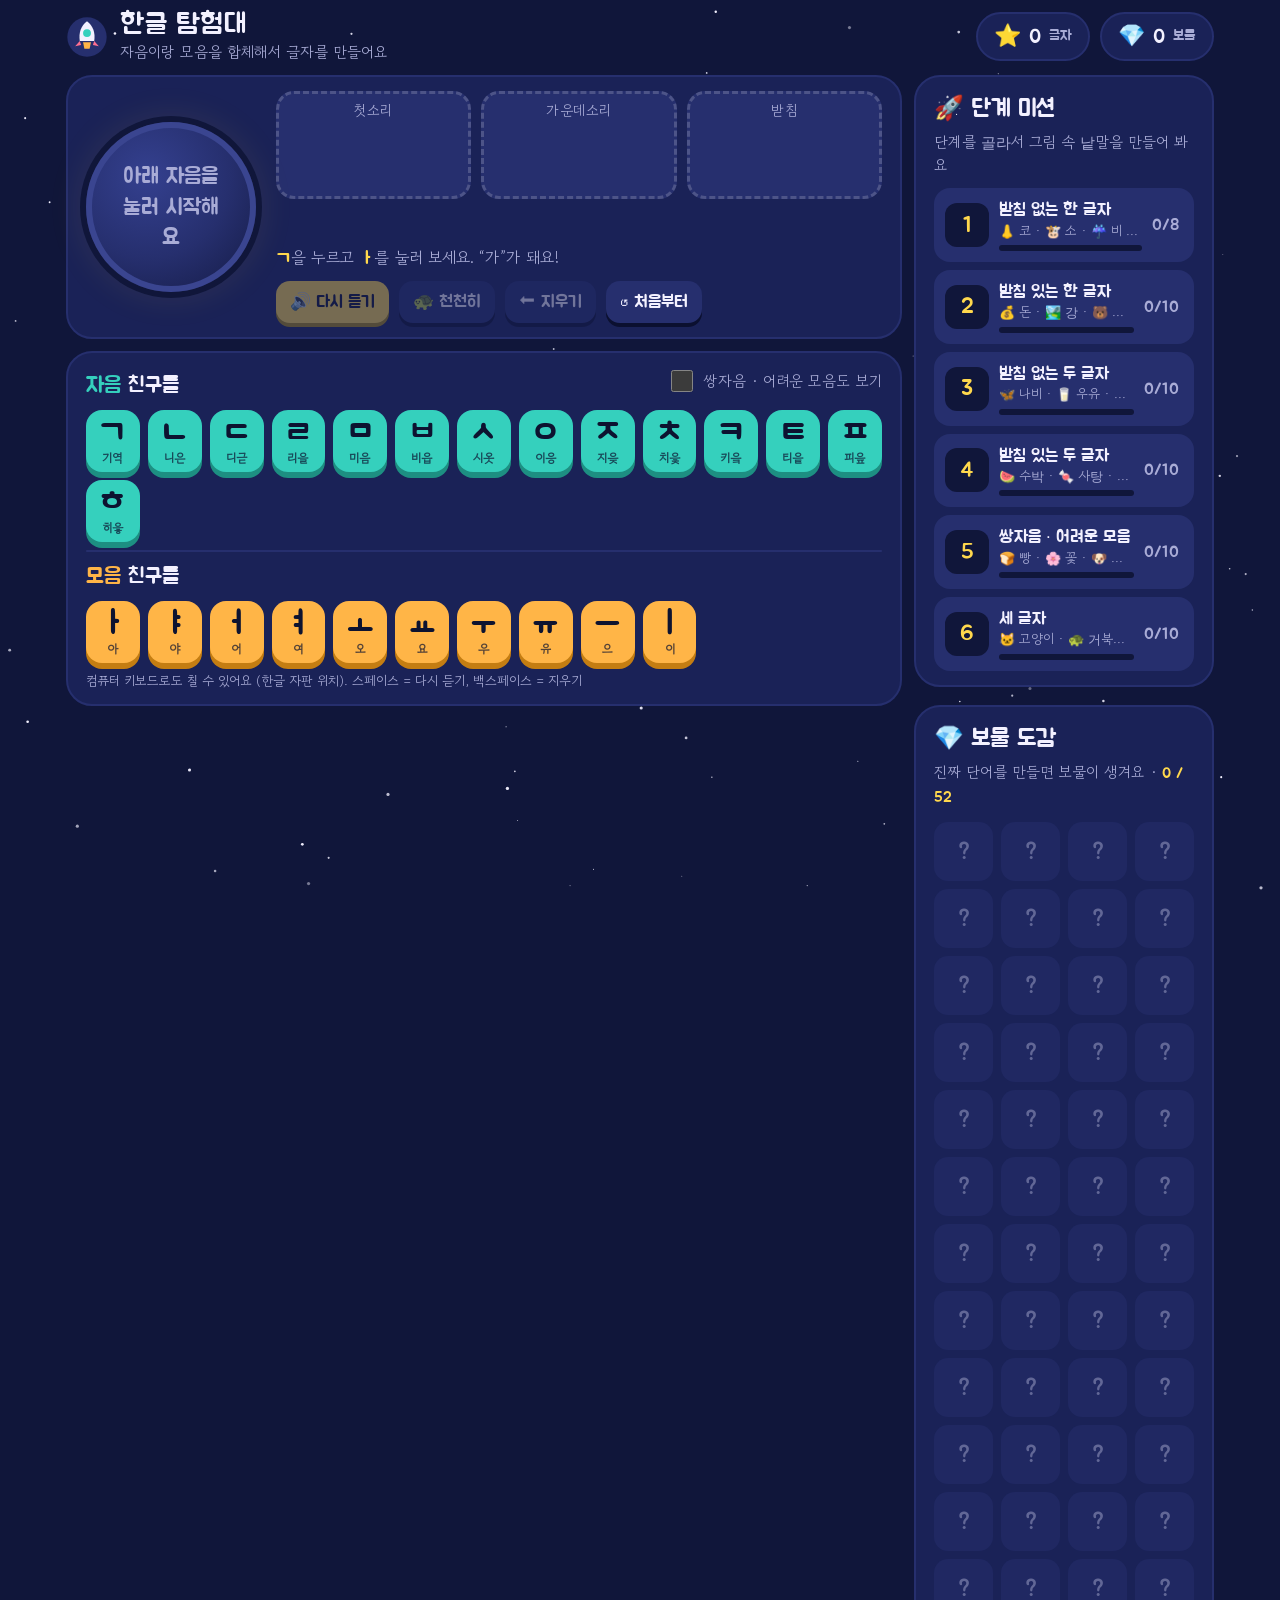
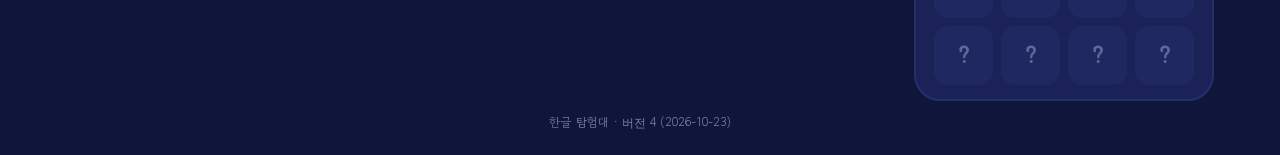
==== hangul-learning/index.html @ 7f01a7e2 "Add stage missions to 한글 탐험대 Replace the random one-syllable mission with six stages that a parent o" ====
<!doctype html>
<html lang="ko">
<head>
<meta charset="utf-8">
<meta name="viewport" content="width=device-width, initial-scale=1, viewport-fit=cover">
<title>한글 탐험대</title>
<meta name="claude:viewport-fit-sides" content="cover">
<meta name="theme-color" content="#10163a">
<meta name="apple-mobile-web-app-capable" content="yes">
<meta name="mobile-web-app-capable" content="yes">
<meta name="apple-mobile-web-app-status-bar-style" content="black-translucent">
<meta name="apple-mobile-web-app-title" content="한글 탐험대">
<link rel="manifest" href="manifest.webmanifest">
<link rel="apple-touch-icon" href="icon-180.png">
<link rel="icon" href="icon-192.png">
<style>
/* Fonts are embedded so the page works with no internet. Jua and Gowun Dodum, SIL Open Font License 1.1. */
@font-face { font-family: "Jua"; src: url([data-uri]) format("woff2"); font-display: swap; }
@font-face { font-family: "Gowun Dodum"; src: url([data-uri]) format("woff2"); font-display: swap; }
/* Layout: night-sky expedition. Left = letter workshop (slots → big syllable → keys), right = mission + treasure log. Stacks on phones. */
:root {
  color-scheme: dark;
  --sky: #10163a;          /* page ground */
  --sky-2: #1a2257;        /* raised panels */
  --sky-3: #262f6e;        /* inset wells */
  --ink: #f3f1ff;          /* main text */
  --ink-dim: #a9acd6;      /* secondary text */
  --cons: #35d0bd;         /* 자음 (consonants) */
  --cons-deep: #1d8f82;
  --vow: #ffb547;          /* 모음 (vowels) */
  --vow-deep: #c47d12;
  --fin: #ff6f91;          /* 받침 (final consonant) */
  --fin-deep: #b83a5c;
  --gold: #ffd84d;
  --on-key: #0d1330;
  --font-display: "Jua", "Apple SD Gothic Neo", "Malgun Gothic", "Noto Sans KR", sans-serif;
  --font-body: "Gowun Dodum", "Apple SD Gothic Neo", "Malgun Gothic", "Noto Sans KR", sans-serif;
  --r: 18px;
}
* { box-sizing: border-box; }
[hidden] { display: none !important; }
html, body { min-height: 100%; }
body {
  margin: 0;
  background: var(--sky);
  color: var(--ink);
  font-family: var(--font-body);
  font-size: 17px;
  line-height: 1.5;
  -webkit-tap-highlight-color: transparent;
}
#stars { position: fixed; inset: 0; width: 100%; height: 100%; z-index: 0; pointer-events: none; }
.wrap {
  position: relative; z-index: 1;
  max-width: 1180px; margin: 0 auto;
  padding-left: max(16px, env(safe-area-inset-left, 0px));
  padding-right: max(16px, env(safe-area-inset-right, 0px));
  padding-block: 18px 40px;
  display: flex; flex-direction: column; gap: 18px;
}
button { font: inherit; color: inherit; cursor: pointer; }
/* tablets: no double-tap zoom, no text selection or callout when kids tap fast */
button, .slot, .screen { touch-action: manipulation; -webkit-user-select: none; user-select: none; -webkit-touch-callout: none; }
button:focus-visible { outline: 3px solid var(--gold); outline-offset: 3px; }

/* header */
header { display: flex; align-items: center; justify-content: space-between; gap: 12px; flex-wrap: wrap; }
.brand { display: flex; align-items: center; gap: 12px; }
.brand svg { width: 52px; height: 52px; flex: none; }
.brand h1 { margin: 0; font-family: var(--font-display); font-weight: 400; font-size: 34px; line-height: 1.1; letter-spacing: .5px; }
.brand p { margin: 0; color: var(--ink-dim); font-size: 15px; }
.score { display: flex; gap: 10px; flex-wrap: wrap; }
.pill {
  display: flex; align-items: center; gap: 8px;
  background: var(--sky-2); border: 2px solid var(--sky-3);
  border-radius: 999px; padding: 6px 16px;
  font-family: var(--font-display); font-size: 20px;
  font-variant-numeric: tabular-nums;
}
.pill .ic { font-size: 22px; }

.layout { display: grid; grid-template-columns: minmax(0, 1fr) 340px; gap: 18px; align-items: start; }
@media (max-width: 900px) { .layout { grid-template-columns: minmax(0, 1fr); } }

.panel { background: var(--sky-2); border-radius: 26px; padding: 20px; border: 2px solid var(--sky-3); }

/* workshop */
.workshop { display: flex; flex-direction: column; gap: 18px; }
.stage { display: grid; grid-template-columns: auto 1fr; gap: 20px; align-items: center; }
@media (max-width: 620px) { .stage { grid-template-columns: 1fr; } }
.screen {
  position: relative;
  width: 210px; height: 210px; max-width: 100%;
  border-radius: 50%;
  background: radial-gradient(circle at 35% 30%, #34408f 0%, var(--sky-3) 55%, #161c48 100%);
  border: 6px solid #3a4590;
  box-shadow: 0 0 0 6px #10163a, 0 0 40px rgba(255, 216, 77, .12);
  display: grid; place-items: center;
  margin: 0 auto;
}
.screen button {
  all: unset; cursor: pointer;
  width: 100%; height: 100%; display: grid; place-items: center; border-radius: 50%;
}
.screen button:focus-visible { outline: 3px solid var(--gold); outline-offset: 6px; }
.big {
  font-family: var(--font-display);
  font-size: 128px; line-height: 1;
  color: var(--ink);
  text-shadow: 0 6px 0 rgba(0,0,0,.25);
}
.big.empty { font-size: 22px; color: var(--ink-dim); text-align: center; line-height: 1.4; padding: 0 30px; text-shadow: none; }
.big.pop { animation: pop .45s cubic-bezier(.2, 1.6, .4, 1); }
@keyframes pop { 0% { transform: scale(.4); } 100% { transform: scale(1); } }

.side-of-screen { display: flex; flex-direction: column; gap: 14px; min-width: 0; }
.slots { display: grid; grid-template-columns: repeat(3, minmax(0, 1fr)); gap: 10px; }
.slot {
  border-radius: var(--r); padding: 10px 6px 12px;
  background: var(--sky-3); border: 3px dashed rgba(255,255,255,.18);
  text-align: center; display: flex; flex-direction: column; align-items: center; gap: 2px;
  min-height: 112px; justify-content: space-between;
}
.slot .lab { font-size: 14px; color: var(--ink-dim); letter-spacing: .5px; }
.slot .jamo { font-family: var(--font-display); font-size: 48px; line-height: 1.1; min-height: 53px; }
.slot .nm { font-size: 14px; min-height: 21px; }
.slot.filled { border-style: solid; }
.slot.cho.filled { border-color: var(--cons); }
.slot.cho .jamo { color: var(--cons); }
.slot.jung.filled { border-color: var(--vow); }
.slot.jung .jamo { color: var(--vow); }
.slot.jong.filled { border-color: var(--fin); }
.slot.jong .jamo { color: var(--fin); }
.slot.next { animation: blink 1.4s ease-in-out infinite; }
@keyframes blink { 50% { border-color: rgba(255,255,255,.55); } }

.formula {
  font-family: var(--font-display); font-size: 24px; min-height: 36px;
  display: flex; flex-wrap: wrap; align-items: center; gap: 6px 8px;
}
.formula .c { color: var(--cons); } .formula .v { color: var(--vow); } .formula .f { color: var(--fin); }
.formula .op { color: var(--ink-dim); }
.guide { color: var(--ink-dim); font-size: 16px; min-height: 24px; margin: 0; }
.guide b { color: var(--gold); font-weight: 400; font-family: var(--font-display); font-size: 18px; }

.actions { display: flex; gap: 10px; flex-wrap: wrap; }
.btn {
  border: 0; border-radius: 14px; padding: 10px 18px;
  font-family: var(--font-display); font-size: 19px;
  background: var(--sky-3); color: var(--ink);
  box-shadow: 0 4px 0 #0b1030;
  display: inline-flex; align-items: center; gap: 8px;
  transition: transform .06s;
}
.btn:active { transform: translateY(3px); box-shadow: 0 1px 0 #0b1030; }
.btn.primary { background: var(--gold); color: var(--on-key); box-shadow: 0 4px 0 #a88a12; }
.btn.primary:active { box-shadow: 0 1px 0 #a88a12; }
.btn:disabled { opacity: .4; cursor: default; }

/* keyboard */
.keys-head { display: flex; align-items: baseline; justify-content: space-between; gap: 10px; flex-wrap: wrap; }
.keys-head h2 { margin: 0; font-family: var(--font-display); font-weight: 400; font-size: 22px; }
.keys-head h2 .c { color: var(--cons); } .keys-head h2 .v { color: var(--vow); }
.toggle { display: inline-flex; align-items: center; gap: 8px; font-size: 15px; color: var(--ink-dim); cursor: pointer; user-select: none; }
.toggle input { width: 22px; height: 22px; accent-color: var(--gold); cursor: pointer; }
.keygroup { display: flex; flex-direction: column; gap: 10px; }
.keygrid { display: grid; grid-template-columns: repeat(auto-fill, minmax(62px, 1fr)); gap: 10px; }
.key {
  border: 0; border-radius: 16px;
  min-height: 70px; padding: 4px 0 6px;
  font-family: var(--font-display); font-size: 36px; line-height: 1;
  display: flex; flex-direction: column; align-items: center; justify-content: center; gap: 4px;
  color: var(--on-key);
  transition: transform .06s, box-shadow .06s;
}
.key small { font-family: var(--font-body); font-size: 12px; font-weight: 700; opacity: .7; }
.key.cons { background: var(--cons); box-shadow: 0 6px 0 var(--cons-deep); }
.key.vow { background: var(--vow); box-shadow: 0 6px 0 var(--vow-deep); }
.key.cons.as-fin { background: var(--fin); box-shadow: 0 6px 0 var(--fin-deep); }
.key:active, .key.hit { transform: translateY(5px); box-shadow: 0 1px 0 rgba(0,0,0,.4); }
.key.extra { outline: 2px dashed rgba(13,19,48,.35); outline-offset: -6px; }
.key.no-fin { opacity: .45; }
.sep { height: 2px; background: var(--sky-3); border-radius: 2px; }
.kbd-tip { font-size: 13px; color: var(--ink-dim); margin: 0; }
@media (hover: none) { .kbd-tip { display: none; } }
.preview { background: var(--vow); color: var(--on-key); font-size: 17px; line-height: 1.6; }
.preview b { font-family: var(--font-display); font-weight: 400; font-size: 20px; }

/* side column */
.side { display: flex; flex-direction: column; gap: 18px; }
.side h2 { margin: 0 0 4px; font-family: var(--font-display); font-weight: 400; font-size: 24px; }
.side .sub { margin: 0 0 12px; color: var(--ink-dim); font-size: 15px; }
.mission-card {
  display: grid; grid-template-columns: auto 1fr; gap: 14px; align-items: center;
  background: var(--sky-3); border-radius: var(--r); padding: 14px;
}
.mission-emoji { font-size: 64px; line-height: 1; width: 84px; height: 84px; display: grid; place-items: center; background: var(--sky); border-radius: 50%; }
.mission-text { font-family: var(--font-display); font-size: 20px; line-height: 1.3; }
.mission-hint { display: flex; gap: 6px; margin-top: 8px; }
.hbox {
  width: 42px; height: 42px; border-radius: 10px; background: var(--sky);
  display: grid; place-items: center; font-family: var(--font-display); font-size: 26px; color: var(--ink-dim);
}
.hbox.c { color: var(--cons); } .hbox.v { color: var(--vow); } .hbox.f { color: var(--fin); }
.mission-actions { display: flex; gap: 8px; margin-top: 12px; flex-wrap: wrap; }
.mission-actions .btn { font-size: 17px; padding: 8px 14px; }

/* mission track: target word above the workshop */
.track {
  grid-column: 1 / -1;
  display: grid; grid-template-columns: auto minmax(0, 1fr) auto; gap: 14px; align-items: center;
  background: var(--sky-3); border-radius: var(--r); padding: 12px 14px;
}
.track-emoji { font-size: 54px; line-height: 1; width: 76px; height: 76px; display: grid; place-items: center; background: var(--sky); border-radius: 50%; }
.track-top { display: flex; gap: 10px; align-items: baseline; flex-wrap: wrap; margin-bottom: 6px; }
.track-stage { font-family: var(--font-display); color: var(--gold); font-size: 18px; }
.track-count { color: var(--ink-dim); font-size: 15px; font-variant-numeric: tabular-nums; }
.track-boxes { display: flex; gap: 8px; flex-wrap: wrap; }
.tbox {
  width: 62px; height: 62px; border-radius: 14px; background: var(--sky);
  display: grid; place-items: center;
  font-family: var(--font-display); font-size: 38px; line-height: 1; color: var(--ink-dim);
  border: 3px solid transparent;
}
.tbox.done { background: var(--cons); color: var(--on-key); animation: pop .4s cubic-bezier(.2, 1.6, .4, 1); }
.tbox.cur { border: 3px dashed var(--gold); animation: blink 1.4s ease-in-out infinite; }
.tbox .ghost { opacity: .45; }
.tbox .parts { font-size: 18px; display: flex; gap: 2px; }
.tbox .parts .c { color: var(--cons); } .tbox .parts .v { color: var(--vow); } .tbox .parts .f { color: var(--fin); }
.track-actions { display: flex; gap: 8px; flex-wrap: wrap; justify-content: flex-end; }
.track-actions .btn { font-size: 16px; padding: 8px 12px; }
@media (max-width: 620px) {
  .track { grid-template-columns: auto minmax(0, 1fr); }
  .track-actions { grid-column: 1 / -1; justify-content: flex-start; }
}

/* stage picker */
.stages { display: flex; flex-direction: column; gap: 8px; }
.stg {
  display: grid; grid-template-columns: 44px minmax(0, 1fr) auto; gap: 10px; align-items: center;
  width: 100%; text-align: left; border: 3px solid transparent; border-radius: 16px;
  background: var(--sky-3); padding: 8px 12px 8px 8px;
}
.stg.on { border-color: var(--gold); }
.stg-num {
  width: 44px; height: 44px; border-radius: 12px; background: var(--sky);
  display: grid; place-items: center; font-family: var(--font-display); font-size: 22px; color: var(--gold);
}
.stg.done .stg-num { background: var(--gold); color: var(--on-key); }
.stg-title { font-family: var(--font-display); font-size: 17px; line-height: 1.25; display: block; }
.stg-ex { font-size: 13px; color: var(--ink-dim); display: block; white-space: nowrap; overflow: hidden; text-overflow: ellipsis; }
.stg-bar { display: block; height: 6px; border-radius: 3px; background: var(--sky); margin-top: 5px; overflow: hidden; }
.stg-bar i { display: block; height: 100%; background: var(--cons); border-radius: 3px; }
.stg-score { font-family: var(--font-display); font-size: 16px; color: var(--ink-dim); font-variant-numeric: tabular-nums; }
.version { text-align: center; color: var(--ink-dim); font-size: 12px; opacity: .7; margin: 0; }

.log-count { font-family: var(--font-display); color: var(--gold); }
.treasures { display: grid; grid-template-columns: repeat(auto-fill, minmax(58px, 1fr)); gap: 8px; }
.tr {
  aspect-ratio: 1; max-width: 100%; border-radius: 14px; background: var(--sky-3);
  display: flex; flex-direction: column; align-items: center; justify-content: center; gap: 0;
  font-size: 26px; line-height: 1.1; border: 0; padding: 0;
}
.tr span { font-family: var(--font-display); font-size: 15px; }
.tr.locked { color: var(--ink-dim); font-family: var(--font-display); font-size: 22px; opacity: .5; cursor: default; }

/* celebration */
.cele {
  position: fixed; inset: 0; z-index: 20;
  display: grid; place-items: center;
  background: rgba(8, 11, 32, .72);
  padding: 20px;
}
.cele-card {
  background: var(--sky-2); border: 3px solid var(--gold); border-radius: 30px;
  padding: 26px 34px; text-align: center; max-width: 360px; width: 100%;
  animation: rise .5s cubic-bezier(.2, 1.4, .4, 1);
}
@keyframes rise { from { transform: translateY(40px) scale(.8); opacity: 0; } }
.cele-tag { font-family: var(--font-display); color: var(--gold); font-size: 22px; }
.cele-emoji { font-size: 96px; line-height: 1.15; }
.cele-word { font-family: var(--font-display); font-size: 64px; line-height: 1.1; }
.cele-msg { color: var(--ink-dim); margin: 6px 0 16px; }
.spark { position: fixed; z-index: 30; pointer-events: none; font-size: 22px; animation: fly 1s ease-out forwards; }
@keyframes fly { to { transform: translate(var(--dx), var(--dy)) rotate(240deg); opacity: 0; } }

.notice { background: var(--fin-deep); color: var(--ink); border-radius: 14px; padding: 10px 14px; font-size: 15px; }

@media (max-width: 480px) {
  .brand h1 { font-size: 28px; }
  .big { font-size: 110px; }
  .screen { width: 180px; height: 180px; }
  .key { font-size: 32px; min-height: 64px; }
  .keygrid { grid-template-columns: repeat(auto-fill, minmax(54px, 1fr)); gap: 8px; }
}
/* landscape tablets: shrink the stage so both key rows fit on one screen */
@media (min-width: 901px) and (max-height: 900px) {
  .wrap { padding-block: 10px 24px; gap: 12px; }
  .brand svg { width: 42px; height: 42px; }
  .brand h1 { font-size: 28px; }
  .panel { padding: 14px 18px; }
  .layout, .workshop { gap: 12px; }
  .screen { width: 170px; height: 170px; }
  .big { font-size: 104px; }
  .slot { min-height: 92px; padding: 6px 4px 8px; }
  .slot .jamo { font-size: 38px; min-height: 42px; }
  .side-of-screen { gap: 8px; }
  .formula { font-size: 21px; min-height: 30px; }
  .btn { padding: 8px 14px; font-size: 17px; }
  .keygroup { gap: 8px; }
  .key { min-height: 62px; font-size: 32px; }
  .layout { grid-template-columns: minmax(0, 1fr) 300px; }
  .keygrid { grid-template-columns: repeat(auto-fill, minmax(52px, 1fr)); gap: 8px; }
}
@media (prefers-reduced-motion: reduce) {
  *, *::before, *::after { animation: none !important; transition: none !important; }
}
</style>
</head>
<body>
<canvas id="stars" aria-hidden="true"></canvas>
<div class="wrap">
  <div id="previewNotice" class="notice preview">
    <b>지금은 “미리보기” 화면이라 눌러도 동작하지 않아요.</b><br>
    파일 앱·카카오톡·드라이브의 미리보기는 프로그램을 실행하지 않아요. 사파리나 크롬 같은 인터넷 브라우저에서 열어 주세요.
    아이패드라면 인터넷 주소로 연 다음 공유 버튼 → “홈 화면에 추가”를 누르면 앱처럼 쓸 수 있어요.
  </div>
  <header>
    <div class="brand">
      <svg viewBox="0 0 64 64" aria-hidden="true">
        <circle cx="32" cy="32" r="30" fill="#262f6e"/>
        <path d="M32 8c9 7 13 17 11 30H21C19 25 23 15 32 8z" fill="#f3f1ff"/>
        <circle cx="32" cy="26" r="6" fill="#35d0bd"/>
        <path d="M21 38l-7 8 9-2zM43 38l7 8-9-2z" fill="#ff6f91"/>
        <path d="M26 40h12l-2 10h-8z" fill="#ffb547"/>
      </svg>
      <div>
        <h1>한글 탐험대</h1>
        <p>자음이랑 모음을 합체해서 글자를 만들어요</p>
      </div>
    </div>
    <div class="score">
      <div class="pill" title="지금까지 만든 서로 다른 글자 수"><span class="ic">⭐</span><span id="starCount">0</span><small style="font-size:14px;color:var(--ink-dim)">글자</small></div>
      <div class="pill" title="찾은 보물 단어 수"><span class="ic">💎</span><span id="gemCount">0</span><small style="font-size:14px;color:var(--ink-dim)">보물</small></div>
    </div>
  </header>

  <div id="voiceNotice" class="notice" hidden>이 컴퓨터에서 한국어 목소리를 찾지 못했어요. 윈도우는 설정 → 시간 및 언어 → 언어에서 한국어를 추가하고 “음성”을 켜 주세요.</div>

  <div class="layout">
    <main class="workshop">
      <section class="panel stage" aria-label="글자 만들기">
        <div class="track" id="track" hidden>
          <div class="track-emoji" id="tEmoji"></div>
          <div>
            <div class="track-top"><span class="track-stage" id="tStage"></span><span class="track-count" id="tCount"></span></div>
            <div class="track-boxes" id="tBoxes"></div>
          </div>
          <div class="track-actions">
            <button class="btn" id="hintBtn" type="button">💡 힌트</button>
            <button class="btn" id="mSayBtn" type="button">🔊 들어 보기</button>
            <button class="btn" id="quitBtn" type="button">✕ 그만</button>
          </div>
        </div>
        <div class="screen">
          <button id="screenBtn" type="button" aria-label="글자 소리 다시 듣기">
            <div id="big" class="big empty">아래 자음을 눌러 시작해요</div>
          </button>
        </div>
        <div class="side-of-screen">
          <div class="slots">
            <div class="slot cho" id="slotCho"><span class="lab">첫소리</span><span class="jamo"></span><span class="nm"></span></div>
            <div class="slot jung" id="slotJung"><span class="lab">가운데소리</span><span class="jamo"></span><span class="nm"></span></div>
            <div class="slot jong" id="slotJong"><span class="lab">받침</span><span class="jamo"></span><span class="nm"></span></div>
          </div>
          <div class="formula" id="formula" aria-live="polite"></div>
          <p class="guide" id="guide"></p>
          <div class="actions">
            <button class="btn primary" id="sayBtn" type="button">🔊 다시 듣기</button>
            <button class="btn" id="slowBtn" type="button">🐢 천천히</button>
            <button class="btn" id="backBtn" type="button">⬅ 지우기</button>
            <button class="btn" id="resetBtn" type="button">↺ 처음부터</button>
          </div>
        </div>
      </section>

      <section class="panel keygroup" aria-label="글자 단추">
        <div class="keys-head">
          <h2><span class="c">자음</span> 친구들</h2>
          <label class="toggle"><input type="checkbox" id="moreToggle"> 쌍자음 · 어려운 모음도 보기</label>
        </div>
        <div class="keygrid" id="consKeys"></div>
        <div class="sep"></div>
        <div class="keys-head"><h2><span class="v">모음</span> 친구들</h2></div>
        <div class="keygrid" id="vowKeys"></div>
        <p class="kbd-tip">컴퓨터 키보드로도 칠 수 있어요 (한글 자판 위치). 스페이스 = 다시 듣기, 백스페이스 = 지우기</p>
      </section>
    </main>

    <aside class="side">
      <section class="panel" aria-label="단계 미션">
        <h2>🚀 단계 미션</h2>
        <p class="sub">단계를 골라서 그림 속 낱말을 만들어 봐요</p>
        <div class="stages" id="stages"></div>
      </section>

      <section class="panel" aria-label="보물 단어 도감">
        <h2>💎 보물 도감</h2>
        <p class="sub">진짜 단어를 만들면 보물이 생겨요 · <span class="log-count" id="logCount"></span></p>
        <div class="treasures" id="treasures"></div>
      </section>
    </aside>
  </div>
  <p class="version">한글 탐험대 · 버전 4 (2026-10-23)</p>
</div>

<div class="cele" id="cele" hidden>
  <div class="cele-card" role="dialog" aria-modal="true" aria-labelledby="celeWord">
    <div class="cele-tag" id="celeTag">보물 발견!</div>
    <div class="cele-emoji" id="celeEmoji"></div>
    <div class="cele-word" id="celeWord"></div>
    <p class="cele-msg" id="celeMsg"></p>
    <button class="btn primary" id="celeClose" type="button">계속 탐험하기</button>
  </div>
</div>

<script>
(() => {
  // ---------- 한글 data ----------
  const CHO = [...'ㄱㄲㄴㄷㄸㄹㅁㅂㅃㅅㅆㅇㅈㅉㅊㅋㅌㅍㅎ'];
  const JUNG = [...'ㅏㅐㅑㅒㅓㅔㅕㅖㅗㅘㅙㅚㅛㅜㅝㅞㅟㅠㅡㅢㅣ'];
  const JONG = ['', ...'ㄱㄲㄳㄴㄵㄶㄷㄹㄺㄻㄼㄽㄾㄿㅀㅁㅂㅄㅅㅆㅇㅈㅊㅋㅌㅍㅎ'];
  const BASIC_CONS = [...'ㄱㄴㄷㄹㅁㅂㅅㅇㅈㅊㅋㅌㅍㅎ'];
  const DOUBLE_CONS = [...'ㄲㄸㅃㅆㅉ'];
  const BASIC_VOW = [...'ㅏㅑㅓㅕㅗㅛㅜㅠㅡㅣ'];
  const MORE_VOW = [...'ㅐㅒㅔㅖㅘㅙㅚㅝㅞㅟㅢ'];
  const NAME = {
    'ㄱ':'기역','ㄴ':'니은','ㄷ':'디귿','ㄹ':'리을','ㅁ':'미음','ㅂ':'비읍','ㅅ':'시옷','ㅇ':'이응',
    'ㅈ':'지읒','ㅊ':'치읓','ㅋ':'키읔','ㅌ':'티읕','ㅍ':'피읖','ㅎ':'히읗',
    'ㄲ':'쌍기역','ㄸ':'쌍디귿','ㅃ':'쌍비읍','ㅆ':'쌍시옷','ㅉ':'쌍지읒',
    'ㅏ':'아','ㅐ':'애','ㅑ':'야','ㅒ':'얘','ㅓ':'어','ㅔ':'에','ㅕ':'여','ㅖ':'예','ㅗ':'오','ㅘ':'와',
    'ㅙ':'왜','ㅚ':'외','ㅛ':'요','ㅜ':'우','ㅝ':'워','ㅞ':'웨','ㅟ':'위','ㅠ':'유','ㅡ':'으','ㅢ':'의','ㅣ':'이'
  };
  // One-syllable real words a 6–7 year old knows.
  const TREASURES = [
    ['곰','🐻'],['개','🐶'],['소','🐮'],['말','🐴'],['연','🪁'],['새','🐦'],['게','🦀'],['뱀','🐍'],
    ['쥐','🐭'],['양','🐑'],['별','⭐'],['달','🌙'],['해','☀️'],['비','☔'],['눈','⛄'],['꽃','🌸'],
    ['산','⛰️'],['물','💧'],['불','🔥'],['집','🏠'],['문','🚪'],['차','🚗'],['배','🚢'],['공','⚽'],
    ['책','📚'],['빵','🍞'],['밥','🍚'],['꿀','🍯'],['귤','🍊'],['떡','🍡'],['옷','👕'],['손','✋'],
    ['발','🦶'],['코','👃'],['귀','👂'],['입','👄'],['이','🦷'],['똥','💩'],['춤','💃'],['북','🥁'],
    ['종','🔔'],['컵','🥤'],['돈','💰'],['잠','😴'],['왕','👑'],['성','🏰'],['탑','🗼'],['풀','🌿'],
    ['숲','🌳'],['활','🏹'],['굴','🦪'],['혀','👅']
  ];
  const TREASURE_MAP = Object.fromEntries(TREASURES);
  // Stage missions, easiest first. Each word is typed one syllable at a time.
  const STAGES = [
    { title: '받침 없는 한 글자', words: [['코','👃'],['소','🐮'],['비','☔'],['차','🚗'],['이','🦷'],['오','5️⃣'],['사','4️⃣'],['구','9️⃣']] },
    { title: '받침 있는 한 글자', words: [['돈','💰'],['강','🏞️'],['곰','🐻'],['별','⭐'],['달','🌙'],['눈','⛄'],['산','⛰️'],['물','💧'],['집','🏠'],['책','📚']] },
    { title: '받침 없는 두 글자', words: [['나비','🦋'],['우유','🥛'],['오리','🦆'],['사자','🦁'],['여우','🦊'],['포도','🍇'],['바지','👖'],['모자','🧢'],['기차','🚂'],['하마','🦛']] },
    { title: '받침 있는 두 글자', words: [['수박','🍉'],['사탕','🍬'],['가방','🎒'],['연필','✏️'],['우산','☂️'],['공룡','🦖'],['물건','📦'],['장갑','🧤'],['사람','🧑'],['하늘','🌤️']] },
    { title: '쌍자음 · 어려운 모음', words: [['빵','🍞'],['꽃','🌸'],['개','🐶'],['토끼','🐰'],['사과','🍎'],['의자','🪑'],['과자','🍪'],['시계','⌚'],['돼지','🐷'],['새우','🦐']] },
    { title: '세 글자', words: [['고양이','🐱'],['거북이','🐢'],['바나나','🍌'],['피아노','🎹'],['도토리','🌰'],['자동차','🚗'],['무지개','🌈'],['비행기','✈️'],['코끼리','🐘'],['원숭이','🐒']] }
  ];
  const KEYMAP = {
    r:'ㄱ',s:'ㄴ',e:'ㄷ',f:'ㄹ',a:'ㅁ',q:'ㅂ',t:'ㅅ',d:'ㅇ',w:'ㅈ',c:'ㅊ',z:'ㅋ',x:'ㅌ',v:'ㅍ',g:'ㅎ',
    R:'ㄲ',E:'ㄸ',Q:'ㅃ',T:'ㅆ',W:'ㅉ',
    k:'ㅏ',o:'ㅐ',i:'ㅑ',O:'ㅒ',j:'ㅓ',p:'ㅔ',u:'ㅕ',P:'ㅖ',h:'ㅗ',y:'ㅛ',n:'ㅜ',b:'ㅠ',m:'ㅡ',l:'ㅣ'
  };
  const isVowel = ch => JUNG.includes(ch);
  const canBeFinal = ch => JONG.includes(ch);
  const compose = (c, v, j) =>
    String.fromCharCode(0xAC00 + (CHO.indexOf(c) * 21 + JUNG.indexOf(v)) * 28 + (j ? JONG.indexOf(j) : 0));
  const decompose = syl => {
    const n = syl.charCodeAt(0) - 0xAC00;
    return { cho: CHO[Math.floor(n / 588)], jung: JUNG[Math.floor((n % 588) / 28)], jong: JONG[n % 28] || null };
  };

  // ---------- saved progress (per browser, optional) ----------
  const store = {
    get(k, d) { try { const v = localStorage.getItem('hangul.' + k); return v ? JSON.parse(v) : d; } catch { return d; } },
    set(k, v) { try { localStorage.setItem('hangul.' + k, JSON.stringify(v)); } catch {} }
  };
  const made = new Set(store.get('made', []));
  const found = new Set(store.get('found', []));
  let showMore = store.get('more', false);
  const cleared = new Set(store.get('cleared', []));

  // ---------- voice ----------
  const synth = window.speechSynthesis;
  let koVoice = null;
  function pickVoice() {
    if (!synth) return;
    const vs = synth.getVoices();
    // voices built into the computer work offline; online ones (e.g. Chrome's Google voice) do not
    const ko = vs.filter(v => /^ko/i.test(v.lang));
    koVoice = ko.find(v => v.localService) || ko[0] || null;
  }
  if (synth) {
    pickVoice();
    synth.addEventListener?.('voiceschanged', pickVoice);
    setTimeout(() => { pickVoice(); if (!koVoice) $('voiceNotice').hidden = false; }, 1800);
  }
  function say(texts, { rate = 0.85 } = {}) {
    if (!synth) { $('voiceNotice').hidden = false; return; }
    if (synth.speaking || synth.pending) synth.cancel();
    [].concat(texts).forEach(t => {
      const u = new SpeechSynthesisUtterance(t);
      u.lang = 'ko-KR'; u.rate = rate; u.pitch = 1.1;
      if (koVoice) u.voice = koVoice;
      synth.speak(u);
    });
  }

  // ---------- little sound effects ----------
  let actx = null;
  function blip(freq, dur = 0.09, type = 'triangle', when = 0) {
    try {
      actx = actx || new (window.AudioContext || window.webkitAudioContext)();
      const t = actx.currentTime + when;
      const o = actx.createOscillator(), g = actx.createGain();
      o.type = type; o.frequency.setValueAtTime(freq, t);
      g.gain.setValueAtTime(0.0001, t);
      g.gain.exponentialRampToValueAtTime(0.12, t + 0.01);
      g.gain.exponentialRampToValueAtTime(0.0001, t + dur);
      o.connect(g).connect(actx.destination);
      o.start(t); o.stop(t + dur + 0.02);
    } catch {}
  }
  const chime = () => [660, 880, 1175].forEach((f, i) => blip(f, 0.18, 'sine', i * 0.09));
  const fanfare = () => [523, 659, 784, 1047, 1319].forEach((f, i) => blip(f, 0.22, 'square', i * 0.1));

  // ---------- state ----------
  const st = { cho: null, jung: null, jong: null };
  let lastSyllable = null;
  let mission = null, hintLevel = 0;   // mission = { stage, index, locked: [syllables done] }
  let pendingClear = null;            // short pause before the builder empties after a syllable locks in

  const $ = id => document.getElementById(id);

  function current() { return st.cho && st.jung ? compose(st.cho, st.jung, st.jong) : null; }

  function pressConsonant(ch) {
    blip(330);
    if (!st.cho || (st.cho && !st.jung)) {
      Object.assign(st, { cho: ch, jung: null, jong: null });
      say(NAME[ch]);
      render(`<b>${ch}</b>은 “${NAME[ch]}”이에요. 이제 <b>모음</b>을 눌러 봐요!`);
    } else if (!st.jong && canBeFinal(ch)) {
      st.jong = ch;
      finish(`<b>${ch}</b>이 받침으로 쏙! 아래에 붙었어요.`);
    } else if (!st.jong) {
      // ㄸ ㅃ ㅉ never sit at the bottom of a syllable
      Object.assign(st, { cho: ch, jung: null, jong: null });
      say(NAME[ch]);
      render(`<b>${ch}</b>은 받침이 될 수 없어요. 새 글자를 시작할게요!`);
    } else {
      Object.assign(st, { cho: ch, jung: null, jong: null });
      say(NAME[ch]);
      render(`새 글자 시작! <b>${ch}</b>은 “${NAME[ch]}”이에요.`);
    }
  }

  function pressVowel(v) {
    blip(520);
    if (!st.cho || st.jong) {
      Object.assign(st, { cho: 'ㅇ', jung: v, jong: null });
      finish(`모음만 쓸 때는 앞에 <b>ㅇ</b>을 붙여요. ㅇ은 여기서 소리가 없어요!`);
    } else {
      st.jung = v;
      finish(`받침도 붙여 볼까요? 자음을 하나 더 눌러 봐요!`);
    }
  }

  function finish(guideHtml) {
    const syl = current();
    say(syl);
    chime();
    const isNew = !made.has(syl);
    if (isNew) { made.add(syl); store.set('made', [...made]); }
    render(guideHtml, true);
    if (isNew) spark($('starCount'), '⭐', 6);

    const first = TREASURE_MAP[syl] && !found.has(syl);
    if (first) { found.add(syl); store.set('found', [...found]); renderTreasures(); }
    if (mission) { checkMission(syl); return; }
    if (TREASURE_MAP[syl]) {
      setTimeout(() => {
        if (current() !== syl) return;
        celebrate({ emoji: TREASURE_MAP[syl], word: syl, tag: first ? '새 보물 발견!' : '보물 단어!',
          msg: first ? '보물 도감에 넣어 두었어요.' : '이미 찾은 보물이에요. 또 만들었네요!', spark: '💎' });
      }, 650);
    }
  }

  function backspace() {
    if (!st.cho && mission?.locked.length) {
      // take the last finished syllable back into the workshop
      Object.assign(st, decompose(mission.locked.pop()));
      hintLevel = 0; renderTrack();
    } else if (st.jong) st.jong = null;
    else if (st.jung) { st.jung = null; if (st.cho === 'ㅇ') st.cho = null; }
    else st.cho = null;
    blip(220);
    const syl = current();
    if (syl) say(syl); else if (st.cho) say(NAME[st.cho]);
    render('하나 지웠어요.');
  }
  function reset() {
    clearTimeout(pendingClear); pendingClear = null;
    Object.assign(st, { cho: null, jung: null, jong: null });
    synth?.cancel();
    render('');
  }

  // ---------- rendering ----------
  function fillSlot(el, ch, next) {
    el.querySelector('.jamo').textContent = ch || '';
    el.querySelector('.nm').textContent = ch ? NAME[ch] : '';
    el.classList.toggle('filled', !!ch);
    el.classList.toggle('next', !!next);
  }

  function render(guideHtml, pop = false) {
    const syl = current();
    fillSlot($('slotCho'), st.cho, !st.cho);
    fillSlot($('slotJung'), st.jung, st.cho && !st.jung);
    fillSlot($('slotJong'), st.jong, st.jung && !st.jong);

    const big = $('big');
    if (syl) { big.textContent = syl; big.className = 'big'; }
    else if (st.cho) { big.textContent = st.cho; big.className = 'big'; }
    else { big.textContent = '아래 자음을 눌러 시작해요'; big.className = 'big empty'; }
    if (pop || st.cho) { void big.offsetWidth; big.classList.add('pop'); }

    const parts = [];
    if (st.cho) parts.push(`<span class="c">${st.cho}</span>`);
    if (st.jung) parts.push(`<span class="v">${st.jung}</span>`);
    if (st.jong) parts.push(`<span class="f">${st.jong}</span>`);
    $('formula').innerHTML = syl ? parts.join('<span class="op">+</span>') + `<span class="op">=</span><span>${syl}</span>` : parts.join('');

    $('guide').innerHTML = guideHtml ?? '';
    if (!st.cho && !guideHtml) $('guide').innerHTML = mission
      ? (mission.locked.length ? `이제 <b>${mission.locked.length + 1}번째 글자</b>를 만들어요!` : '그림을 보고 <b>첫 번째 글자</b>를 만들어 봐요!')
      : '<b>ㄱ</b>을 누르고 <b>ㅏ</b>를 눌러 보세요. “가”가 돼요!';

    // when a syllable waits for a 받침, consonant keys turn pink
    const finMode = !!(st.jung && !st.jong);
    document.querySelectorAll('.key.cons').forEach(k => {
      k.classList.toggle('as-fin', finMode && canBeFinal(k.dataset.ch));
      k.classList.toggle('no-fin', finMode && !canBeFinal(k.dataset.ch));
    });

    $('sayBtn').disabled = !st.cho;
    $('slowBtn').disabled = !syl;
    $('backBtn').disabled = !st.cho && !mission?.locked.length;
    $('starCount').textContent = made.size;
    $('gemCount').textContent = found.size;
    lastSyllable = syl;
  }

  function buildKeys() {
    const cons = showMore ? [...BASIC_CONS, ...DOUBLE_CONS] : BASIC_CONS;
    const vows = showMore ? [...BASIC_VOW, ...MORE_VOW] : BASIC_VOW;
    const mk = (ch, cls, extra) => {
      const b = document.createElement('button');
      b.type = 'button';
      b.className = `key ${cls}${extra ? ' extra' : ''}`;
      b.dataset.ch = ch;
      b.setAttribute('aria-label', `${ch} ${NAME[ch]}`);
      b.innerHTML = `${ch}<small>${NAME[ch]}</small>`;
      return b;
    };
    $('consKeys').replaceChildren(...cons.map(ch => mk(ch, 'cons', DOUBLE_CONS.includes(ch))));
    $('vowKeys').replaceChildren(...vows.map(ch => mk(ch, 'vow', MORE_VOW.includes(ch))));
    $('moreToggle').checked = showMore;
  }

  function renderTreasures() {
    $('treasures').replaceChildren(...TREASURES.map(([w, e]) => {
      const b = document.createElement('button');
      b.type = 'button';
      if (found.has(w)) {
        b.className = 'tr';
        b.innerHTML = `${e}<span>${w}</span>`;
        b.setAttribute('aria-label', `${w} 다시 듣기`);
        b.addEventListener('click', () => say(w));
      } else {
        b.className = 'tr locked';
        b.textContent = '?';
        b.disabled = true;
        b.setAttribute('aria-label', '아직 못 찾은 보물');
      }
      return b;
    }));
    $('logCount').textContent = `${found.size} / ${TREASURES.length}`;
    $('gemCount').textContent = found.size;
  }

  // ---------- stage missions ----------
  const ckey = (si, w) => `${si}:${w}`;
  const stageDone = si => STAGES[si].words.filter(([w]) => cleared.has(ckey(si, w))).length;
  const curWord = () => STAGES[mission.stage].words[mission.index];
  const target = () => [...curWord()[0]][mission.locked.length];
  const needsMore = word => [...word].some(x => {
    const d = decompose(x);
    return DOUBLE_CONS.includes(d.cho) || MORE_VOW.includes(d.jung) || (d.jong && !BASIC_CONS.includes(d.jong));
  });

  function startStage(si) {
    const words = STAGES[si].words;
    const i = words.findIndex(([w]) => !cleared.has(ckey(si, w)));
    startWord(si, i < 0 ? 0 : i);
  }
  function startWord(si, i) {
    mission = { stage: si, index: i, locked: [] };
    hintLevel = 0;
    if (!showMore && needsMore(curWord()[0])) { showMore = true; store.set('more', true); buildKeys(); }
    reset(); renderTrack(); renderStages();
    blip(660); blip(880, 0.12, 'triangle', 0.08);
    document.querySelector('.stage').scrollIntoView({ behavior: 'smooth', block: 'start' });
  }
  function quitMission() {
    mission = null; hintLevel = 0;
    reset(); renderTrack(); renderStages();
  }

  function checkMission(syl) {
    const t = target(), want = decompose(t);
    if (syl === t) {
      mission.locked.push(syl);
      hintLevel = 0;
      renderTrack();
      const word = curWord()[0];
      if (mission.locked.length === [...word].length) { winWord(); return; }
      render(`좋아요! <b>${syl}</b> 완성! 이제 다음 글자를 만들어요.`, true);
      pendingClear = setTimeout(() => { pendingClear = null; Object.assign(st, { cho: null, jung: null, jong: null }); render(''); }, 700);
    } else if (st.cho !== want.cho || st.jung !== want.jung || st.jong) {
      blip(180, 0.25, 'sawtooth');
      render('🤔 그림이랑 조금 달라요. <b>⬅ 지우기</b>를 눌러 다시 해 봐요!');
    }
  }
  function flushPending() {
    if (!pendingClear) return;
    clearTimeout(pendingClear); pendingClear = null;
    Object.assign(st, { cho: null, jung: null, jong: null });
  }

  function winWord() {
    const si = mission.stage, [w, e] = curWord();
    cleared.add(ckey(si, w)); store.set('cleared', [...cleared]);
    renderStages();
    const allDone = stageDone(si) === STAGES[si].words.length;
    const stageEnd = mission.index === STAGES[si].words.length - 1;
    render(`<b>${w}</b> 완성!`, true);
    setTimeout(() => celebrate({
      emoji: e, word: w,
      tag: stageEnd ? `🏆 ${si + 1}단계 끝!` : '미션 성공!',
      msg: stageEnd ? (allDone ? `${si + 1}단계를 모두 깼어요. 정말 대단해요!` : '마지막 문제까지 왔어요! 못 깬 문제는 다시 해 볼 수 있어요.') : '그림을 보고 낱말을 만들었어요!',
      button: stageEnd ? '단계 고르기' : '다음 문제 ➜',
      speak: [w, stageEnd && allDone ? `${si + 1}단계 클리어!` : '미션 성공!'],
      spark: stageEnd ? '🏆' : '🚀',
      then: stageEnd ? 'end' : 'next'
    }), 600);
  }

  function renderTrack() {
    if (!mission) { $('track').hidden = true; return; }
    const si = mission.stage, words = STAGES[si].words, [w, e] = curWord();
    $('track').hidden = false;
    $('tEmoji').textContent = e;
    $('tStage').textContent = `${si + 1}단계 · ${STAGES[si].title}`;
    $('tCount').textContent = `${mission.index + 1} / ${words.length}번째 문제`;
    const n = mission.locked.length;
    $('tBoxes').innerHTML = [...w].map((x, i) => {
      if (i < n) return `<div class="tbox done">${x}</div>`;
      if (i > n) return `<div class="tbox">?</div>`;
      const d = decompose(x);
      const inner = hintLevel >= 2 ? `<span class="ghost">${x}</span>`
        : hintLevel === 1 ? `<span class="parts"><span class="c">${d.cho}</span><span class="v">${d.jung}</span>${d.jong ? `<span class="f">${d.jong}</span>` : ''}</span>`
        : '?';
      return `<div class="tbox cur">${inner}</div>`;
    }).join('');
    $('hintBtn').disabled = hintLevel >= 2 || n >= [...w].length;
  }

  function renderStages() {
    $('stages').replaceChildren(...STAGES.map((stg, si) => {
      const done = stageDone(si), total = stg.words.length;
      const b = document.createElement('button');
      b.type = 'button';
      b.className = `stg${mission?.stage === si ? ' on' : ''}${done === total ? ' done' : ''}`;
      b.innerHTML = `<span class="stg-num">${done === total ? '🏆' : si + 1}</span>
        <span><span class="stg-title">${stg.title}</span>
        <span class="stg-ex">${stg.words.slice(0, 4).map(([w, e]) => e + ' ' + w).join(' · ')}</span>
        <span class="stg-bar"><i style="width:${Math.round(done / total * 100)}%"></i></span></span>
        <span class="stg-score">${done}/${total}</span>`;
      b.addEventListener('click', () => startStage(si));
      return b;
    }));
  }

  // ---------- celebration ----------
  let celeThen = null;
  function celebrate({ emoji, word, tag, msg, button = '계속 탐험하기', speak, spark: sp = '💎', then = null }) {
    $('celeTag').textContent = tag;
    $('celeEmoji').textContent = emoji;
    $('celeWord').textContent = word;
    $('celeMsg').textContent = msg;
    $('celeClose').textContent = button;
    $('cele').hidden = false;
    celeThen = then;
    fanfare();
    setTimeout(() => say(speak || [word]), 250);
    spark($('celeEmoji'), sp, 14);
    $('celeClose').focus();
  }
  function closeCele() {
    $('cele').hidden = true;
    const then = celeThen; celeThen = null;
    if (then === 'next') startWord(mission.stage, mission.index + 1);
    else if (then === 'end') { quitMission(); document.getElementById('stages').scrollIntoView({ behavior: 'smooth', block: 'center' }); }
  }

  function spark(anchor, ch, n) {
    if (matchMedia('(prefers-reduced-motion: reduce)').matches) return;
    const r = anchor.getBoundingClientRect();
    for (let i = 0; i < n; i++) {
      const s = document.createElement('span');
      s.className = 'spark';
      s.textContent = ch;
      const a = Math.random() * Math.PI * 2, dist = 50 + Math.random() * 90;
      s.style.left = r.left + r.width / 2 + 'px';
      s.style.top = r.top + r.height / 2 + 'px';
      s.style.setProperty('--dx', Math.cos(a) * dist + 'px');
      s.style.setProperty('--dy', Math.sin(a) * dist + 'px');
      document.body.appendChild(s);
      setTimeout(() => s.remove(), 1000);
    }
  }

  // ---------- star sky ----------
  function sky() {
    const cv = $('stars'), cx = cv.getContext('2d');
    const still = matchMedia('(prefers-reduced-motion: reduce)').matches;
    let stars = [];
    const size = () => {
      const dpr = Math.min(devicePixelRatio || 1, 2);
      cv.width = innerWidth * dpr; cv.height = innerHeight * dpr;
      cx.setTransform(dpr, 0, 0, dpr, 0, 0);
      stars = Array.from({ length: Math.round(innerWidth * innerHeight / 9000) }, () => ({
        x: Math.random() * innerWidth, y: Math.random() * innerHeight,
        r: Math.random() * 1.4 + 0.3, p: Math.random() * 6.28, s: 0.5 + Math.random() * 1.5
      }));
    };
    const draw = t => {
      cx.clearRect(0, 0, innerWidth, innerHeight);
      for (const s of stars) {
        const a = still ? 0.7 : 0.35 + 0.65 * Math.abs(Math.sin(s.p + t / 1000 * s.s));
        cx.globalAlpha = a; cx.fillStyle = '#f3f1ff';
        cx.beginPath(); cx.arc(s.x, s.y, s.r, 0, 6.28); cx.fill();
      }
      if (!still) requestAnimationFrame(draw);
    };
    size(); addEventListener('resize', () => { size(); if (still) draw(0); });
    requestAnimationFrame(draw);
  }

  // ---------- wiring ----------
  function onKey(ch) {
    if (!$('cele').hidden) closeCele();
    flushPending();
    isVowel(ch) ? pressVowel(ch) : pressConsonant(ch);
    const k = document.querySelector(`.key[data-ch="${ch}"]`);
    if (k) { k.classList.add('hit'); setTimeout(() => k.classList.remove('hit'), 120); }
  }
  document.addEventListener('click', e => {
    const k = e.target.closest('.key');
    if (k) onKey(k.dataset.ch);
  });
  document.addEventListener('keydown', e => {
    if (e.metaKey || e.ctrlKey || e.altKey) return;
    if (!$('cele').hidden && (e.key === 'Escape' || e.key === 'Enter')) { e.preventDefault(); closeCele(); return; }
    // accept both English-layout keys and Korean IME characters
    const ch = KEYMAP[e.key] || (NAME[e.key] ? e.key : null);
    if (ch) {
      if (!showMore && (DOUBLE_CONS.includes(ch) || MORE_VOW.includes(ch))) { showMore = true; store.set('more', true); buildKeys(); }
      e.preventDefault(); onKey(ch); return;
    }
    if (e.key === 'Backspace') { e.preventDefault(); flushPending(); if (st.cho || mission?.locked.length) backspace(); }
    else if (e.key === 'Escape') reset();
    else if (e.key === ' ' && !e.target.closest('button, input')) { e.preventDefault(); replay(); }
  });
  function replay() {
    if (lastSyllable) say(lastSyllable);
    else if (st.cho) say(NAME[st.cho]);
  }
  $('screenBtn').addEventListener('click', replay);
  $('sayBtn').addEventListener('click', replay);
  $('slowBtn').addEventListener('click', () => {
    if (!lastSyllable) return;
    const parts = [st.cho === 'ㅇ' ? null : NAME[st.cho], NAME[st.jung], st.jong && NAME[st.jong]].filter(Boolean);
    say([...parts, lastSyllable], { rate: 0.7 });
  });
  $('backBtn').addEventListener('click', () => { flushPending(); backspace(); });
  $('resetBtn').addEventListener('click', () => { if (mission) { mission.locked = []; hintLevel = 0; renderTrack(); } reset(); });
  $('moreToggle').addEventListener('change', e => { showMore = e.target.checked; store.set('more', showMore); buildKeys(); render($('guide').innerHTML); });
  $('hintBtn').addEventListener('click', () => { hintLevel++; blip(740); renderTrack(); });
  $('mSayBtn').addEventListener('click', () => say(curWord()[0]));
  $('quitBtn').addEventListener('click', quitMission);
  $('celeClose').addEventListener('click', closeCele);
  $('cele').addEventListener('click', e => { if (e.target.id === 'cele') closeCele(); });

  $('previewNotice').hidden = true;
  // offline app: cache the page once it is opened from a web address (not from a file or inside Claude)
  if ('serviceWorker' in navigator && (location.protocol === 'https:' || location.hostname === 'localhost') && !/claude|anthropic/.test(location.hostname)) {
    navigator.serviceWorker.register('sw.js').catch(() => {});
  }
  buildKeys();
  renderTreasures();
  renderStages();
  render('');
  sky();
})();
</script>
</body>
</html>
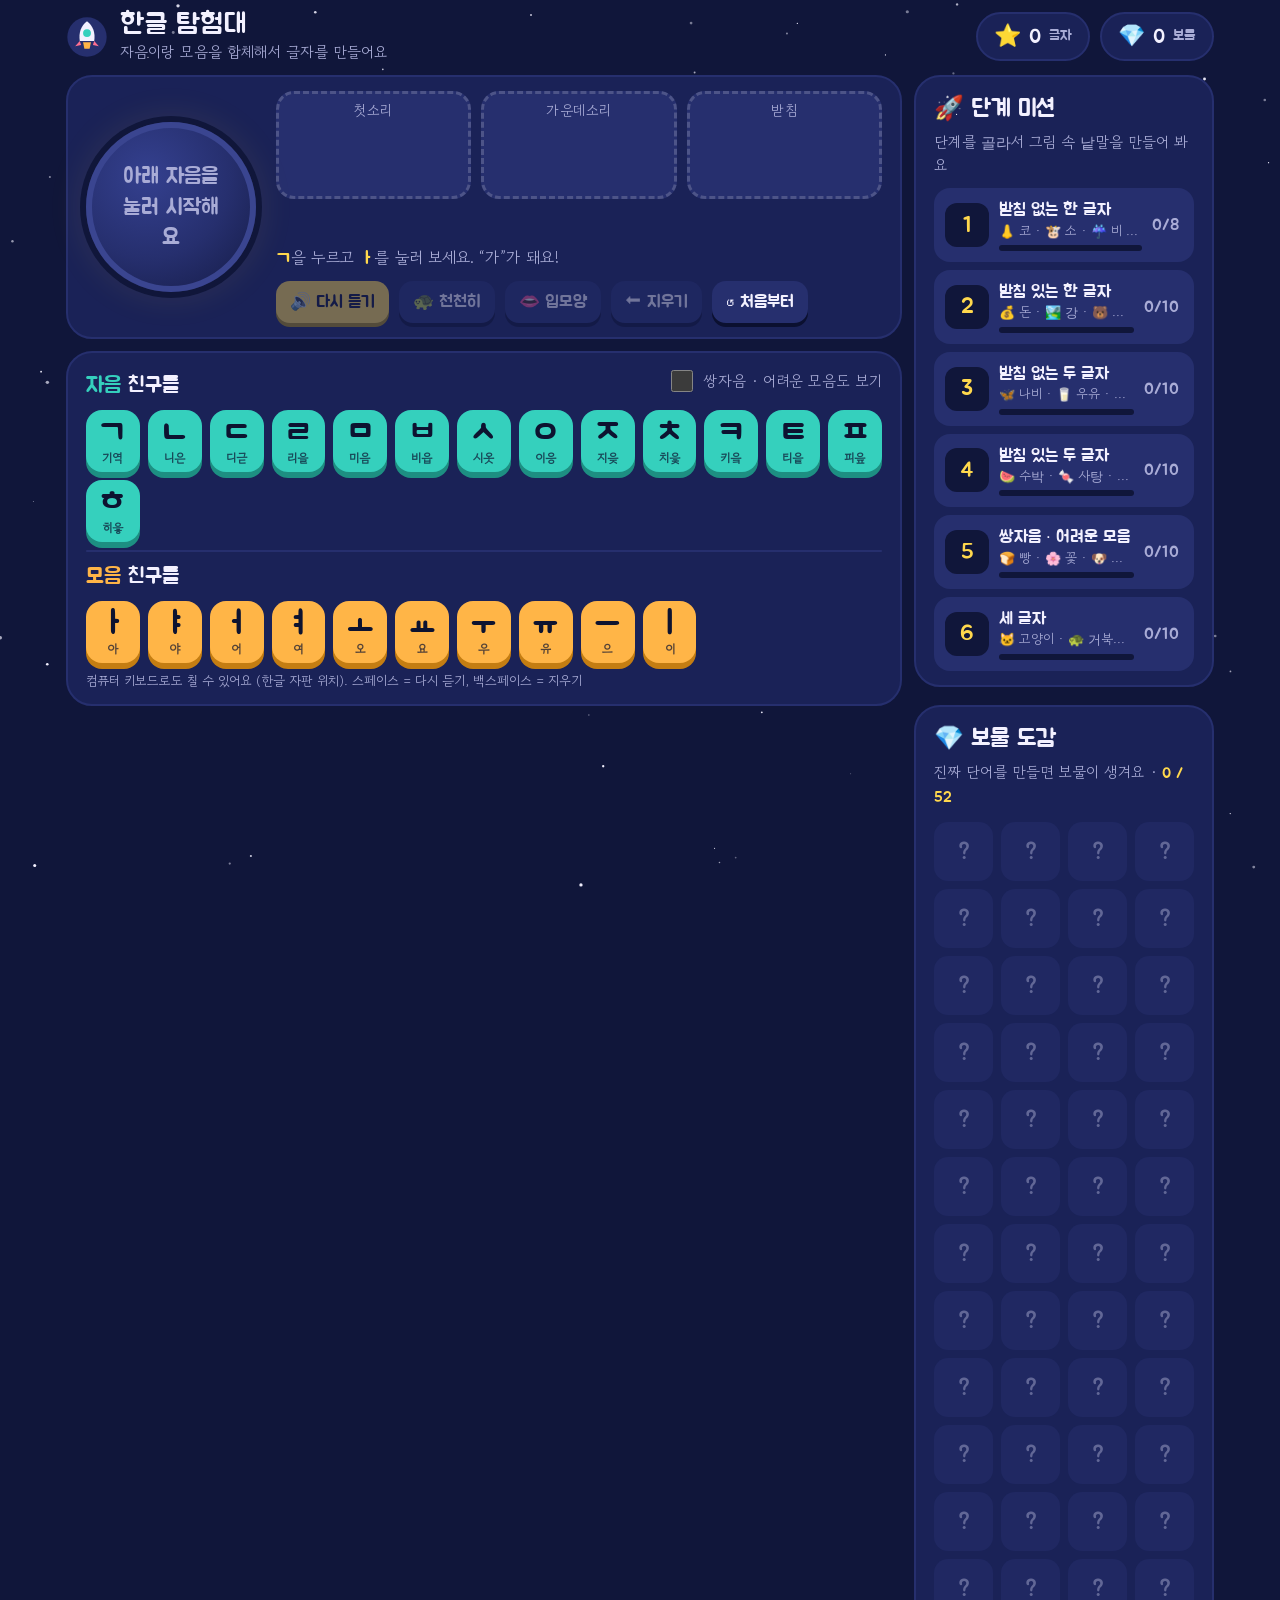
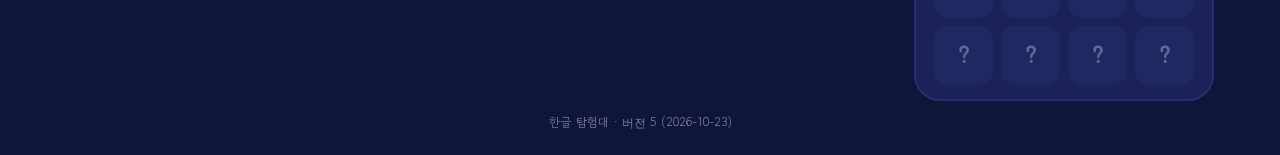
==== commit bad3121d: "Add a mouth-shape viewer to 한글 탐험대 A new 입모양 button opens an animated cartoon mouth that walks throu" ====
--- a/hangul-learning/index.html
+++ b/hangul-learning/index.html
@@ -252,6 +252,29 @@
 .stg-bar { display: block; height: 6px; border-radius: 3px; background: var(--sky); margin-top: 5px; overflow: hidden; }
 .stg-bar i { display: block; height: 100%; background: var(--cons); border-radius: 3px; }
 .stg-score { font-family: var(--font-display); font-size: 16px; color: var(--ink-dim); font-variant-numeric: tabular-nums; }
+/* mouth viewer */
+.mouth-card {
+  background: var(--sky-2); border: 3px solid var(--cons); border-radius: 30px;
+  padding: 20px 22px; width: 100%; max-width: 440px; text-align: center;
+  display: flex; flex-direction: column; gap: 12px; align-items: center;
+  animation: rise .4s cubic-bezier(.2, 1.4, .4, 1);
+}
+.mouth-head { font-family: var(--font-display); font-size: 22px; }
+.mouth-head b { font-weight: 400; font-size: 40px; color: var(--gold); vertical-align: -4px; margin-right: 4px; }
+#mouthSvg { width: 100%; max-width: 340px; height: auto; display: block; }
+.mouth-steps { display: flex; gap: 8px; justify-content: center; flex-wrap: wrap; }
+.mstep {
+  min-width: 64px; border: 3px solid transparent; border-radius: 14px; background: var(--sky-3);
+  padding: 4px 10px; font-family: var(--font-display); font-size: 30px; line-height: 1.2;
+  display: flex; flex-direction: column; align-items: center;
+}
+.mstep small { font-family: var(--font-body); font-size: 12px; color: var(--ink-dim); }
+.mstep.c { color: var(--cons); } .mstep.v { color: var(--vow); } .mstep.f { color: var(--fin); }
+.mstep.now { border-color: currentColor; background: var(--sky); }
+.mouth-tip { margin: 0; min-height: 54px; font-size: 18px; line-height: 1.5; }
+.mouth-tip b { font-family: var(--font-display); font-weight: 400; color: var(--gold); }
+.mouth-actions { display: flex; gap: 10px; flex-wrap: wrap; justify-content: center; }
+
 .version { text-align: center; color: var(--ink-dim); font-size: 12px; opacity: .7; margin: 0; }
 
 .log-count { font-family: var(--font-display); color: var(--gold); }
@@ -378,6 +401,7 @@
           <div class="actions">
             <button class="btn primary" id="sayBtn" type="button">🔊 다시 듣기</button>
             <button class="btn" id="slowBtn" type="button">🐢 천천히</button>
+            <button class="btn" id="mouthBtn" type="button">👄 입모양</button>
             <button class="btn" id="backBtn" type="button">⬅ 지우기</button>
             <button class="btn" id="resetBtn" type="button">↺ 처음부터</button>
           </div>
@@ -411,7 +435,7 @@
       </section>
     </aside>
   </div>
-  <p class="version">한글 탐험대 · 버전 4 (2026-10-23)</p>
+  <p class="version">한글 탐험대 · 버전 5 (2026-10-23)</p>
 </div>
 
 <div class="cele" id="cele" hidden>
@@ -421,6 +445,38 @@
     <div class="cele-word" id="celeWord"></div>
     <p class="cele-msg" id="celeMsg"></p>
     <button class="btn primary" id="celeClose" type="button">계속 탐험하기</button>
+  </div>
+</div>
+
+<div class="cele" id="mouthBox" hidden>
+  <div class="mouth-card" role="dialog" aria-modal="true" aria-labelledby="mouthHead">
+    <div class="mouth-head" id="mouthHead"><b id="mouthSyl"></b> 입모양</div>
+    <svg id="mouthSvg" viewBox="0 0 300 242" aria-hidden="true">
+      <defs><clipPath id="mClip"><ellipse id="mClipE" cx="150" cy="135" rx="60" ry="20"/></clipPath></defs>
+      <ellipse cx="150" cy="128" rx="148" ry="112" fill="#ffd9bd"/>
+      <path d="M134 40 q16 26 0 34 q8 6 16 4 q8 2 16 -4 q-16 -8 0 -34" fill="none" stroke="#e9b08f" stroke-width="4" stroke-linecap="round"/>
+      <ellipse cx="62" cy="122" rx="20" ry="12" fill="#ffb3a7" opacity=".6"/>
+      <ellipse cx="238" cy="122" rx="20" ry="12" fill="#ffb3a7" opacity=".6"/>
+      <ellipse id="mLips" cx="150" cy="135" rx="72" ry="32" fill="#e0607a"/>
+      <ellipse id="mInner" cx="150" cy="135" rx="60" ry="20" fill="#4a1028"/>
+      <g clip-path="url(#mClip)">
+        <ellipse id="mTongue" cx="150" cy="150" rx="40" ry="12" fill="#ff8fa3"/>
+        <rect id="mTeethU" x="90" y="115" width="120" height="10" fill="#fff"/>
+        <rect id="mTeethL" x="90" y="148" width="120" height="7" fill="#f4f1ea"/>
+        <path id="mTeethLines" d="" stroke="#d9d4e6" stroke-width="1.5"/>
+      </g>
+      <line id="mSeam" x1="90" y1="135" x2="210" y2="135" stroke="#a83a55" stroke-width="3" stroke-linecap="round"/>
+      <g id="mAir" fill="none" stroke="#7fc8ff" stroke-width="4" stroke-linecap="round" opacity="0">
+        <path d="M232 120 q12 -6 24 0 t24 0"/><path d="M236 138 q12 -6 24 0 t22 0"/><path d="M232 156 q12 -6 24 0 t24 0"/>
+      </g>
+      <text id="mSay" x="268" y="200" text-anchor="middle" font-family="Jua, sans-serif" font-size="26" fill="#3a6fd8" opacity="0"></text>
+    </svg>
+    <div class="mouth-steps" id="mouthSteps"></div>
+    <p class="mouth-tip" id="mouthTip"></p>
+    <div class="mouth-actions">
+      <button class="btn primary" id="mouthPlay" type="button">▶ 다시 보기</button>
+      <button class="btn" id="mouthClose" type="button">닫기</button>
+    </div>
   </div>
 </div>
 
@@ -652,6 +708,7 @@
 
     $('sayBtn').disabled = !st.cho;
     $('slowBtn').disabled = !syl;
+    $('mouthBtn').disabled = !st.cho;
     $('backBtn').disabled = !st.cho && !mission?.locked.length;
     $('starCount').textContent = made.size;
     $('gemCount').textContent = found.size;
@@ -837,6 +894,164 @@
       setTimeout(() => s.remove(), 1000);
     }
   }
+
+  // ---------- mouth shapes ----------
+  // open: jaw/lip opening, width: spread sideways, round: lips rounded,
+  // tip: tongue tip up behind the upper teeth, back: back of tongue raised, close: teeth together
+  const SH = {
+    a:  { open: .95, width: .55 },             eo: { open: .62, width: .48, round: .15 },
+    o:  { open: .42, width: .12, round: 1 },   u:  { open: .24, width: 0, round: 1 },
+    eu: { open: .2, width: 1 },                i:  { open: .26, width: .95 },
+    e:  { open: .5, width: .8 },
+    lips: { open: 0, width: .5 },              tip: { open: .48, width: .55, tip: 1 },
+    teeth: { open: .1, width: .8, close: 1 },  back: { open: .45, width: .55, back: 1 },
+    h:  { open: .62, width: .55 },             ng: { open: .42, width: .55, back: 1 },
+    rest: { open: 0, width: .45 }
+  };
+  const VOWEL_SH = {
+    'ㅏ':['a'],'ㅐ':['e'],'ㅑ':['i','a'],'ㅒ':['i','e'],'ㅓ':['eo'],'ㅔ':['e'],'ㅕ':['i','eo'],'ㅖ':['i','e'],
+    'ㅗ':['o'],'ㅘ':['o','a'],'ㅙ':['o','e'],'ㅚ':['o','e'],'ㅛ':['i','o'],'ㅜ':['u'],'ㅝ':['u','eo'],'ㅞ':['u','e'],
+    'ㅟ':['u','i'],'ㅠ':['i','u'],'ㅡ':['eu'],'ㅢ':['eu','i'],'ㅣ':['i']
+  };
+  const VOWEL_TIP = {
+    a: '입을 <b>크게</b> 벌려요', eo: '입을 조금 벌리고 <b>턱을 툭</b> 내려요', o: '입술을 <b>동그랗게</b> 모아요',
+    u: '입술을 동그랗게 <b>앞으로 쭉</b> 내밀어요', eu: '입을 <b>옆으로 쭉</b> 당겨요', i: '입을 옆으로 벌리고 <b>웃는 모양</b>',
+    e: '입을 옆으로 <b>조금</b> 벌려요'
+  };
+  const AIR = new Set([...'ㅋㅌㅍㅊ']), TENSE = new Set([...'ㄲㄸㅃㅆㅉ']);
+  function consPhase(ch) {
+    const g = 'ㄱㄲㅋ'.includes(ch) ? 'back' : 'ㄴㄷㄸㅌㄹ'.includes(ch) ? 'tip' : 'ㅁㅂㅃㅍ'.includes(ch) ? 'lips'
+      : 'ㅅㅆㅈㅉㅊ'.includes(ch) ? 'teeth' : 'h';
+    let tip = {
+      back: '<b>혀 뒤쪽</b>을 입천장 안쪽에 붙였다가 떼요',
+      tip: ch === 'ㄹ' ? '<b>혀끝</b>을 윗니 뒤에 살짝 <b>튕겨요</b>' : ch === 'ㄴ' ? '<b>혀끝</b>을 윗니 뒤에 붙이고 <b>코로</b> 소리 내요' : '<b>혀끝</b>을 윗니 뒤에 붙였다가 떼요',
+      lips: ch === 'ㅁ' ? '<b>입술</b>을 꼭 붙이고 <b>코로</b> 음~ 소리 내요' : '<b>입술</b>을 붙였다가 <b>퐁!</b> 떼요',
+      teeth: 'ㅅㅆ'.includes(ch) ? '<b>이</b>를 살짝 모으고 바람을 <b>스~</b> 내보내요' : '<b>이</b>를 모으고 혀를 입천장에 댔다가 떼요',
+      h: '입을 벌리고 목에서 바람을 <b>하~</b> 내보내요'
+    }[g];
+    if (AIR.has(ch)) tip += ' · 바람을 <b>훅!</b>';
+    if (TENSE.has(ch)) tip += ' · 목에 힘을 <b>꽉!</b>';
+    const word = AIR.has(ch) ? '훅!' : 'ㅅㅆ'.includes(ch) ? '스~' : ch === 'ㅎ' ? '하~' : TENSE.has(ch) ? '꽉!' : 'ㅁㄴ'.includes(ch) ? '음~' : '';
+    return { shape: { ...SH[g], ...(g === 'teeth' && 'ㅈㅉㅊ'.includes(ch) ? { tip: .6 } : {}), air: AIR.has(ch) || ch === 'ㅎ' || 'ㅅㅆ'.includes(ch) ? 1 : 0 }, tip, word };
+  }
+  // 받침 only ever sounds like one of seven: ㄱ ㄴ ㄷ ㄹ ㅁ ㅂ ㅇ
+  const FINAL_AS = { 'ㄲ':'ㄱ','ㅋ':'ㄱ','ㅅ':'ㄷ','ㅆ':'ㄷ','ㅈ':'ㄷ','ㅊ':'ㄷ','ㅌ':'ㄷ','ㅎ':'ㄷ','ㅍ':'ㅂ' };
+  function finalPhase(j) {
+    const as = FINAL_AS[j] || j;
+    const [shape, tip] = {
+      'ㄱ': [SH.back, '받침 ㄱ: <b>혀 뒤쪽</b>으로 소리를 꾹 막아요'],
+      'ㄴ': [SH.tip, '받침 ㄴ: <b>혀끝</b>을 윗니 뒤에 붙인 채로 끝나요'],
+      'ㄷ': [SH.tip, '받침 ㄷ: <b>혀끝</b>을 윗니 뒤에 붙이고 멈춰요'],
+      'ㄹ': [SH.tip, '받침 ㄹ: <b>혀끝</b>을 위로 올린 채로 끝나요'],
+      'ㅁ': [SH.lips, '받침 ㅁ: <b>입술</b>을 꼭 다물고 끝나요'],
+      'ㅂ': [SH.lips, '받침 ㅂ: <b>입술</b>을 다물고 멈춰요'],
+      'ㅇ': [SH.ng, '받침 ㅇ: 입을 벌린 채 <b>혀 뒤쪽</b>을 올리고 코로 응~']
+    }[as];
+    return { shape, tip: as === j ? tip : `받침 <b>${j}</b>은 <b>[${as}]</b>처럼 소리 나요. ` + tip.replace(/^받침 .: /, ''), word: 'ㄴㅁㅇ'.includes(as) ? '음~' : '' };
+  }
+  function mouthPhases() {
+    const P = [];
+    if (st.cho && st.cho !== 'ㅇ') P.push({ ch: st.cho, role: 'c', ...consPhase(st.cho) });
+    else if (st.cho) P.push({ ch: 'ㅇ', role: 'c', shape: SH.rest, tip: '첫소리 <b>ㅇ</b>은 소리가 없어요. 바로 모음 입모양으로!', word: '' });
+    if (st.jung) {
+      const shs = VOWEL_SH[st.jung];
+      const tip = shs.length > 1
+        ? `<b>${NAME[shs[0] === 'i' ? 'ㅣ' : shs[0] === 'o' ? 'ㅗ' : shs[0] === 'u' ? 'ㅜ' : 'ㅡ']}</b> 입모양에서 시작해서 빨리 바꿔요 → ` + VOWEL_TIP[shs[1]]
+        : VOWEL_TIP[shs[0]];
+      P.push({ ch: st.jung, role: 'v', shape: SH[shs[0]], then: shs[1] && SH[shs[1]], tip, word: '' });
+    }
+    if (st.jong) P.push({ ch: st.jong, role: 'f', ...finalPhase(st.jong) });
+    return P;
+  }
+
+  const M = { open: 0, width: .45, round: 0, tip: 0, back: 0, close: 0, air: 0 };
+  let MT = { ...M }, mouthRaf = null, mouthToken = 0;
+  const lerp = (a, b, t) => a + (b - a) * t;
+  function setMouth(shape) { MT = { open: 0, width: .5, round: 0, tip: 0, back: 0, close: 0, air: 0, ...shape }; kickMouth(); }
+  function kickMouth() {
+    if (mouthRaf) return;
+    const still = matchMedia('(prefers-reduced-motion: reduce)').matches;
+    const step = () => {
+      let moving = false;
+      for (const k in M) { const d = MT[k] - M[k]; if (Math.abs(d) > .003) moving = true; M[k] = still ? MT[k] : M[k] + d * .2; }
+      drawMouth();
+      mouthRaf = moving ? requestAnimationFrame(step) : null;
+    };
+    mouthRaf = requestAnimationFrame(step);
+  }
+  function drawMouth() {
+    const cx = 150, cy = 135;
+    const hw = 34 + 50 * M.width - 8 * M.round, hh = 1.5 + 44 * M.open, lt = 11 + 7 * M.round;
+    const at = (id, o) => { const el = $(id); for (const k in o) el.setAttribute(k, o[k]); };
+    at('mLips', { rx: hw + lt, ry: hh + lt * (1 - .25 * (1 - M.round)) });
+    at('mInner', { rx: hw, ry: hh });
+    at('mClipE', { rx: hw, ry: hh });
+    at('mSeam', { x1: cx - hw, x2: cx + hw, opacity: Math.max(0, 1 - hh / 6) });
+    // teeth fill about a third of the gap each, and meet in the middle when the teeth close (ㅅ ㅈ)
+    const tu = Math.min(11, hh * .4) * (1 - .7 * M.round), tl = Math.min(8, hh * .3) * (1 - .8 * M.round);
+    const teethU = lerp(tu, hh, M.close * .5), teethL = lerp(tl, hh, M.close * .5);
+    at('mTeethU', { x: cx - hw, y: cy - hh, width: 2 * hw, height: Math.max(0, teethU) });
+    at('mTeethL', { x: cx - hw, y: cy + hh - teethL, width: 2 * hw, height: Math.max(0, teethL) });
+    let d = '';
+    for (let x = cx - hw + 14; x < cx + hw; x += 14) d += `M${x} ${cy - hh}v${teethU}M${x} ${cy + hh}v${-teethL}`;
+    at('mTeethLines', { d });
+    // tongue rests low; tip reaches up to the upper teeth; back raises the whole body
+    const base = { cy: cy + hh * .8, ry: hh * .35 + 4, rx: hw * .75 };
+    const tipT = { cy: cy - hh * .05, ry: hh * .95, rx: hw * .38 };
+    const backT = { cy: cy + hh * .15, ry: hh * .85, rx: hw * .98 };
+    const tg = k => lerp(lerp(base[k], tipT[k], M.tip), backT[k], M.back * (1 - M.tip));
+    at('mTongue', { cy: tg('cy'), ry: Math.max(0, tg('ry')), rx: tg('rx') });
+    $('mAir').setAttribute('opacity', M.air);
+    $('mSay').setAttribute('opacity', M.air > .5 || MT.say ? 1 : 0);
+  }
+
+  async function playMouth(fast = false) {
+    const token = ++mouthToken;
+    const P = mouthPhases();
+    const wait = ms => new Promise(res => setTimeout(res, ms));
+    const show = (i, sub) => {
+      const ph = P[i];
+      document.querySelectorAll('.mstep').forEach((el, k) => el.classList.toggle('now', k === i));
+      $('mouthTip').innerHTML = `<b>${ph.ch}</b> · ${ph.tip}`;
+      $('mSay').textContent = ph.word;
+      setMouth({ ...(sub ? ph.then : ph.shape), say: ph.word ? 1 : 0 });
+    };
+    setMouth(SH.rest); await wait(fast ? 150 : 400);
+    for (let i = 0; i < P.length; i++) {
+      if (token !== mouthToken) return;
+      show(i); await wait(fast ? 260 : 1400);
+      if (P[i].then) { if (token !== mouthToken) return; show(i, true); await wait(fast ? 260 : 1100); }
+    }
+    if (token !== mouthToken || fast) return;
+    // finish by saying the whole syllable while the mouth runs through it quickly
+    $('mouthTip').innerHTML = `이제 이어서 <b>${lastSyllable || st.cho}</b>!`;
+    say(lastSyllable || NAME[st.cho], { rate: .7 });
+    await playMouth(true);
+  }
+  function openMouth() {
+    if (!st.cho) return;
+    const P = mouthPhases();
+    $('mouthSyl').textContent = lastSyllable || st.cho;
+    $('mouthSteps').replaceChildren(...P.map((ph, i) => {
+      const b = document.createElement('button');
+      b.type = 'button';
+      b.className = `mstep ${ph.role}`;
+      b.innerHTML = `${ph.ch}<small>${['첫소리', '가운데소리', '받침'][{ c: 0, v: 1, f: 2 }[ph.role]]}</small>`;
+      b.addEventListener('click', () => {
+        mouthToken++;
+        document.querySelectorAll('.mstep').forEach((el, k) => el.classList.toggle('now', k === i));
+        $('mouthTip').innerHTML = `<b>${ph.ch}</b> · ${ph.tip}`;
+        $('mSay').textContent = ph.word;
+        setMouth({ ...(ph.then || ph.shape), say: ph.word ? 1 : 0 });
+        blip(ph.role === 'v' ? 520 : 330);
+      });
+      return b;
+    }));
+    $('mouthBox').hidden = false;
+    $('mouthPlay').focus();
+    playMouth();
+  }
+  function closeMouth() { mouthToken++; $('mouthBox').hidden = true; }
 
   // ---------- star sky ----------
   function sky() {
@@ -880,6 +1095,7 @@
   document.addEventListener('keydown', e => {
     if (e.metaKey || e.ctrlKey || e.altKey) return;
     if (!$('cele').hidden && (e.key === 'Escape' || e.key === 'Enter')) { e.preventDefault(); closeCele(); return; }
+    if (!$('mouthBox').hidden) { if (e.key === 'Escape') closeMouth(); return; }
     // accept both English-layout keys and Korean IME characters
     const ch = KEYMAP[e.key] || (NAME[e.key] ? e.key : null);
     if (ch) {
@@ -902,6 +1118,10 @@
     say([...parts, lastSyllable], { rate: 0.7 });
   });
   $('backBtn').addEventListener('click', () => { flushPending(); backspace(); });
+  $('mouthBtn').addEventListener('click', openMouth);
+  $('mouthPlay').addEventListener('click', () => playMouth());
+  $('mouthClose').addEventListener('click', closeMouth);
+  $('mouthBox').addEventListener('click', e => { if (e.target.id === 'mouthBox') closeMouth(); });
   $('resetBtn').addEventListener('click', () => { if (mission) { mission.locked = []; hintLevel = 0; renderTrack(); } reset(); });
   $('moreToggle').addEventListener('change', e => { showMore = e.target.checked; store.set('more', showMore); buildKeys(); render($('guide').innerHTML); });
   $('hintBtn').addEventListener('click', () => { hintLevel++; blip(740); renderTrack(); });
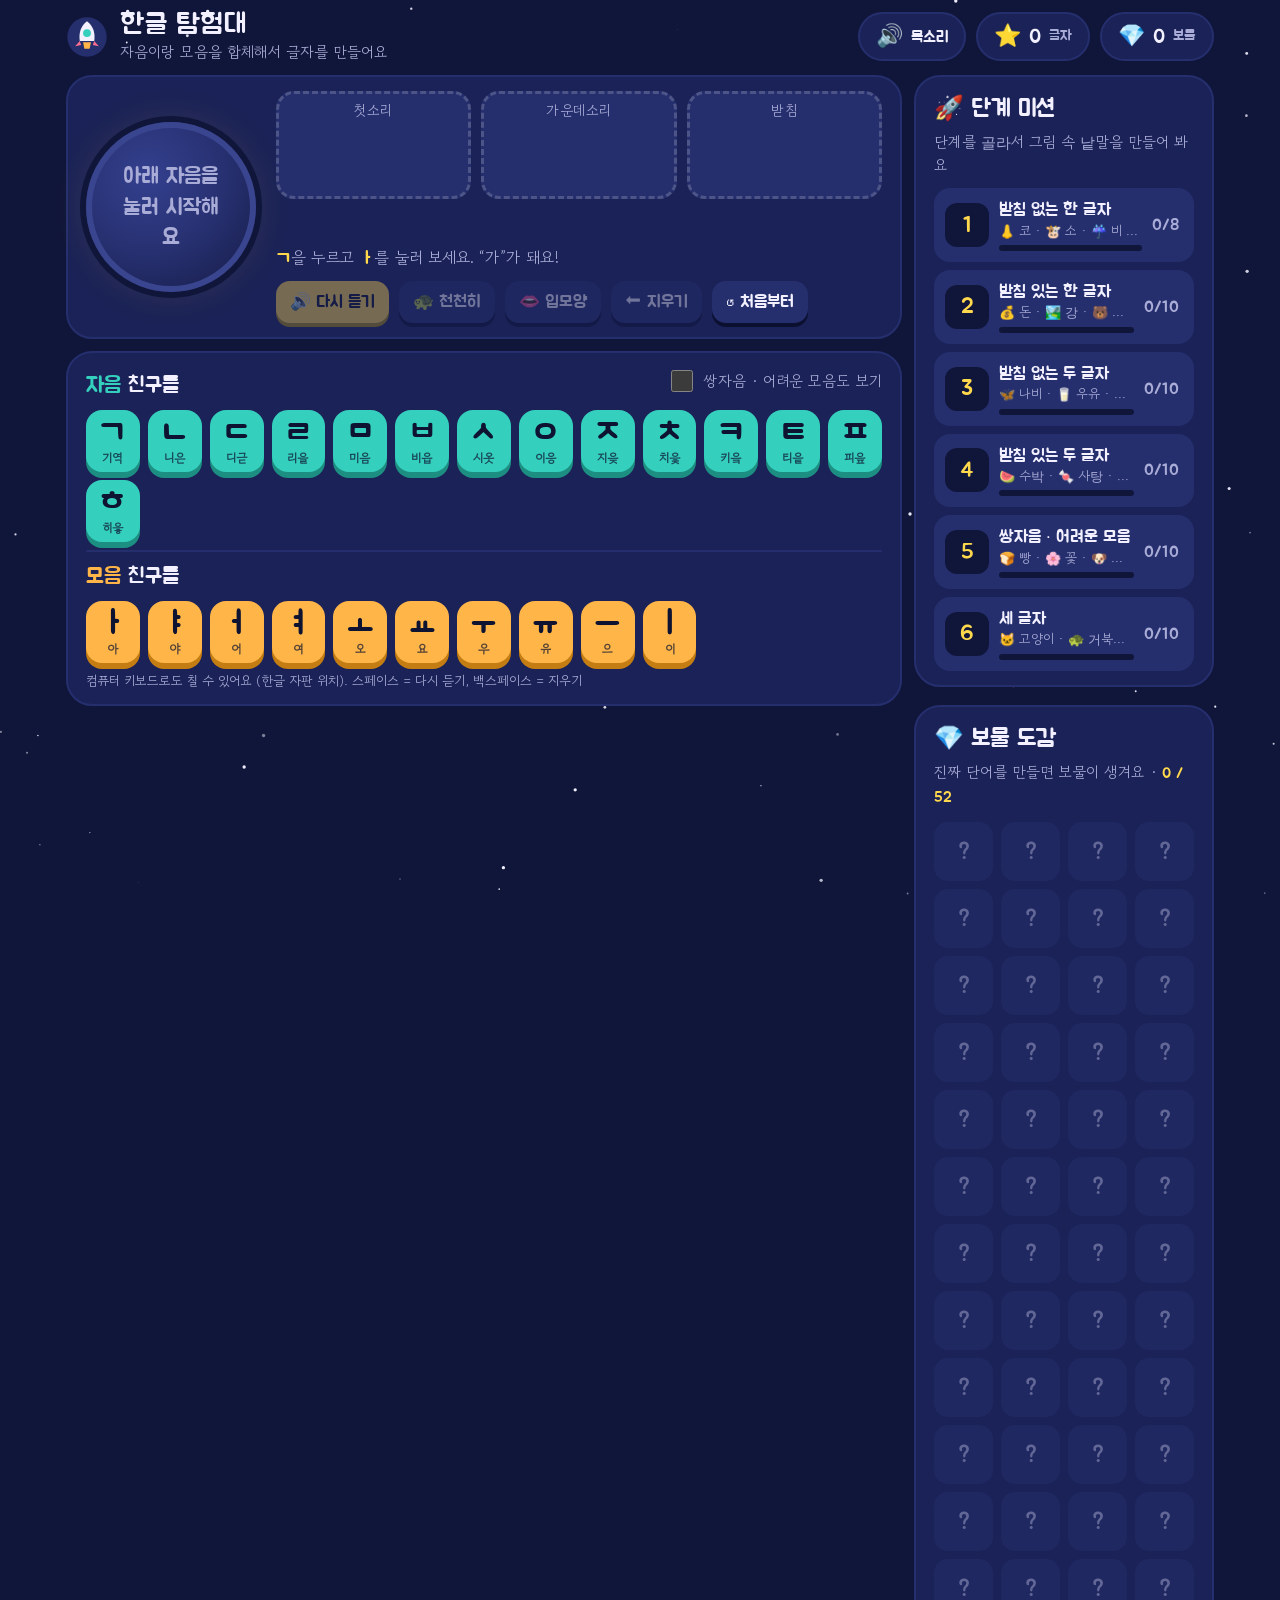
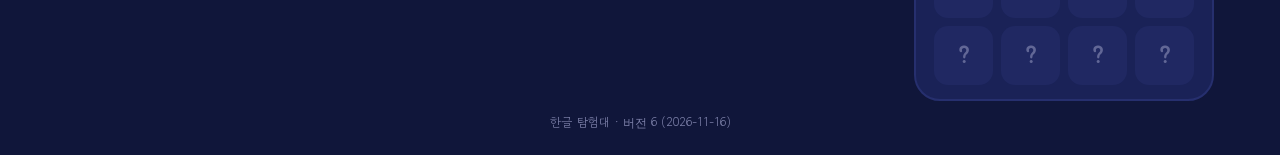
==== commit 6acb0561: "Use the most natural Korean voice and add voice settings Both apps preferred the device's offline vo" ====
--- a/hangul-learning/index.html
+++ b/hangul-learning/index.html
@@ -335,6 +335,30 @@
   .layout { grid-template-columns: minmax(0, 1fr) 300px; }
   .keygrid { grid-template-columns: repeat(auto-fill, minmax(52px, 1fr)); gap: 8px; }
 }
+
+/* voice settings */
+.voice-card { max-width: 520px; text-align: left; align-items: stretch; }
+.voice-intro { margin: 0; font-size: 15px; opacity: .85; }
+.voice-list { display: flex; flex-direction: column; gap: 6px; max-height: 42vh; overflow-y: auto; }
+.voice-row { display: flex; align-items: center; justify-content: space-between; gap: 10px; padding: 8px 10px; border-radius: 12px; border: 2px solid transparent; background: rgba(0,0,0,.18); }
+.voice-row.on { border-color: currentColor; }
+.voice-row label { display: flex; align-items: center; gap: 8px; flex-wrap: wrap; cursor: pointer; min-width: 0; }
+.voice-row input { width: 20px; height: 20px; flex: none; }
+.vname { font-size: 16px; overflow-wrap: anywhere; }
+.vtag { font-size: 12px; padding: 1px 8px; border-radius: 999px; background: rgba(255,255,255,.12); white-space: nowrap; }
+.vtag.best { background: #f7d36b; color: #1d2a22; }
+.vtest { flex: none; border: 2px solid rgba(255,255,255,.4); background: transparent; border-radius: 10px; padding: 4px 10px; font-size: 15px; }
+.voice-none { margin: 0; }
+.voice-speed { display: flex; align-items: center; gap: 10px; font-size: 16px; }
+.voice-speed input { flex: 1; }
+.voice-tips { font-size: 14px; opacity: .9; }
+.voice-tips summary { cursor: pointer; font-size: 15px; }
+.voice-tips ul { margin: 6px 0 0; padding-left: 18px; display: grid; gap: 4px; }
+button.pill { cursor: pointer; color: var(--ink); }
+.voice-card .vtest { color: var(--ink); }
+.voice-row.on { color: var(--gold); }
+.voice-row .vname { color: var(--ink); }
+.voice-card { gap: 10px; display: flex; flex-direction: column; }
 @media (prefers-reduced-motion: reduce) {
   *, *::before, *::after { animation: none !important; transition: none !important; }
 }
@@ -363,6 +387,7 @@
       </div>
     </div>
     <div class="score">
+      <button class="pill" id="voiceBtn" type="button" title="목소리 설정"><span class="ic">🔊</span><small style="font-size:16px">목소리</small></button>
       <div class="pill" title="지금까지 만든 서로 다른 글자 수"><span class="ic">⭐</span><span id="starCount">0</span><small style="font-size:14px;color:var(--ink-dim)">글자</small></div>
       <div class="pill" title="찾은 보물 단어 수"><span class="ic">💎</span><span id="gemCount">0</span><small style="font-size:14px;color:var(--ink-dim)">보물</small></div>
     </div>
@@ -435,7 +460,7 @@
       </section>
     </aside>
   </div>
-  <p class="version">한글 탐험대 · 버전 5 (2026-10-23)</p>
+  <p class="version">한글 탐험대 · 버전 6 (2026-11-16)</p>
 </div>
 
 <div class="cele" id="cele" hidden>
@@ -445,6 +470,23 @@
     <div class="cele-word" id="celeWord"></div>
     <p class="cele-msg" id="celeMsg"></p>
     <button class="btn primary" id="celeClose" type="button">계속 탐험하기</button>
+  </div>
+</div>
+
+<div class="cele" id="voiceBox" hidden>
+  <div class="cele-card voice-card" role="dialog" aria-modal="true" aria-labelledby="voiceHead">
+    <div class="cele-tag" id="voiceHead">🔊 목소리 설정</div>
+    <p class="voice-intro">이 기기에 있는 한국어 목소리예요. 들어 보고 가장 자연스러운 걸 고르세요. 맨 위가 보통 가장 자연스러워요.</p>
+    <div class="voice-list" id="voiceList"></div>
+    <label class="voice-speed">빠르기 <input type="range" id="voiceRate" min="0.6" max="1.1" step="0.05"> <output id="voiceRateOut"></output></label>
+    <details class="voice-tips"><summary>더 자연스러운 목소리 받는 법</summary>
+      <ul>
+        <li><b>아이폰·아이패드</b>: 설정 → 손쉬운 사용 → 읽기 및 말하기(음성 콘텐츠) → 음성 → 한국어 → <b>유나(향상됨 또는 프리미엄)</b> 다운로드</li>
+        <li><b>윈도우 노트북</b>: <b>마이크로소프트 엣지</b>로 열면 “SunHi Online (Natural)” 같은 아주 자연스러운 목소리가 나와요 (인터넷 필요)</li>
+        <li><b>안드로이드·크롬</b>: “Google 한국의” 목소리가 자연스러워요 (인터넷 필요)</li>
+      </ul>
+    </details>
+    <button class="btn primary" id="voiceClose" type="button">닫기</button>
   </div>
 </div>
 
@@ -482,6 +524,8 @@
 
 <script>
 (() => {
+  const $ = id => document.getElementById(id);
+
   // ---------- 한글 data ----------
   const CHO = [...'ㄱㄲㄴㄷㄸㄹㅁㅂㅃㅅㅆㅇㅈㅉㅊㅋㅌㅍㅎ'];
   const JUNG = [...'ㅏㅐㅑㅒㅓㅔㅕㅖㅗㅘㅙㅚㅛㅜㅝㅞㅟㅠㅡㅢㅣ'];
@@ -541,31 +585,85 @@
   let showMore = store.get('more', false);
   const cleared = new Set(store.get('cleared', []));
 
+  const VT = { best: '추천', offline: '인터넷 없이 됨', online: '인터넷 필요', test: '▶ 들어 보기',
+    sample: '안녕하세요. 가, 나, 다, 아, 어, 오.', none: '이 기기에는 한국어 목소리가 없어요. 아래 방법으로 추가해 주세요.' };
   // ---------- voice ----------
+  // Speech comes from the device's own Korean voices. They differ a lot in quality, so the most
+  // natural one is chosen first (neural/online voices), with an offline voice as the fallback.
   const synth = window.speechSynthesis;
-  let koVoice = null;
+  let koVoices = [], koVoice = null;
+  let voicePref = store.get('voice', null);   // voiceURI picked in the voice settings
+  let voiceRate = store.get('rate', 0.85);
+  function voiceScore(v) {
+    const n = v.name;
+    if (/natural|neural/i.test(n)) return 100;              // Microsoft Edge: SunHi / InJoon Online (Natural)
+    if (/google/i.test(n)) return 90;                        // Chrome and Android: Google 한국의
+    if (/premium|프리미엄/i.test(n)) return 85;              // Apple downloadable voices
+    if (/enhanced|향상/i.test(n)) return 80;
+    if (/online/i.test(n)) return 70;
+    if (/yuna|유나|sora|minsu|jian|suhyun|heami/i.test(n)) return 50;
+    return v.localService ? 30 : 40;
+  }
+  const usable = v => v.localService || navigator.onLine !== false;   // online voices need the internet
   function pickVoice() {
     if (!synth) return;
-    const vs = synth.getVoices();
-    // voices built into the computer work offline; online ones (e.g. Chrome's Google voice) do not
-    const ko = vs.filter(v => /^ko/i.test(v.lang));
-    koVoice = ko.find(v => v.localService) || ko[0] || null;
+    koVoices = synth.getVoices().filter(v => /^ko/i.test(v.lang)).sort((a, b) => voiceScore(b) - voiceScore(a));
+    koVoice = koVoices.find(v => v.voiceURI === voicePref && usable(v)) || koVoices.find(usable) || null;
+    if (!$('voiceBox').hidden) renderVoices();
   }
   if (synth) {
     pickVoice();
     synth.addEventListener?.('voiceschanged', pickVoice);
     setTimeout(() => { pickVoice(); if (!koVoice) $('voiceNotice').hidden = false; }, 1800);
   }
-  function say(texts, { rate = 0.85 } = {}) {
+  function speakOne(t, rate, voice, retry) {
+    // a lone syllable ends with a full stop so the voice says it with a natural falling tone
+    const u = new SpeechSynthesisUtterance(/^[가-힣]$/.test(t) ? t + '.' : t);
+    u.lang = 'ko-KR'; u.rate = rate;
+    if (voice) u.voice = voice;
+    // an online voice can fail when the connection drops: say it again with an offline voice
+    u.onerror = e => {
+      if (retry || !voice || voice.localService || /interrupted|canceled/.test(e.error)) return;
+      const local = koVoices.find(v => v.localService);
+      if (local) speakOne(t, rate, local, true);
+    };
+    synth.speak(u);
+  }
+  function say(texts, { slow = false, voice } = {}) {
     if (!synth) { $('voiceNotice').hidden = false; return; }
-    if (synth.speaking || synth.pending) synth.cancel();
-    [].concat(texts).forEach(t => {
-      const u = new SpeechSynthesisUtterance(t);
-      u.lang = 'ko-KR'; u.rate = rate; u.pitch = 1.1;
-      if (koVoice) u.voice = koVoice;
-      synth.speak(u);
-    });
-  }
+    if (synth.speaking || synth.pending) synth.cancel();   // iOS drops an utterance spoken right after an idle cancel()
+    if (!voice) pickVoice();
+    const rate = slow ? Math.max(0.5, voiceRate * 0.8) : voiceRate;
+    [].concat(texts).forEach(t => speakOne(t, rate, voice || koVoice));
+  }
+
+  function renderVoices() {
+    const list = $('voiceList');
+    if (!koVoices.length) { list.innerHTML = `<p class="voice-none">${VT.none}</p>`; return; }
+    list.replaceChildren(...koVoices.map((v, i) => {
+      const row = document.createElement('div');
+      row.className = 'voice-row' + (v === koVoice ? ' on' : '');
+      const tags = [i === 0 ? VT.best : '', v.localService ? VT.offline : VT.online].filter(Boolean)
+        .map((t, k) => `<span class="vtag${k === 0 && i === 0 ? ' best' : ''}">${t}</span>`).join('');
+      row.innerHTML = `<label><input type="radio" name="voicePick" ${v === koVoice ? 'checked' : ''}><span class="vname">${v.name}</span>${tags}</label>
+        <button class="vtest" type="button">${VT.test}</button>`;
+      row.querySelector('input').addEventListener('change', () => { voicePref = v.voiceURI; store.set('voice', voicePref); pickVoice(); renderVoices(); say(VT.sample); });
+      row.querySelector('.vtest').addEventListener('click', () => say(VT.sample, { voice: v }));
+      return row;
+    }));
+  }
+  function openVoices() {
+    pickVoice();
+    $('voiceRate').value = voiceRate;
+    $('voiceRateOut').textContent = voiceRate.toFixed(2);
+    renderVoices();
+    $('voiceBox').hidden = false;
+  }
+  $('voiceBtn').addEventListener('click', openVoices);
+  $('voiceClose').addEventListener('click', () => { $('voiceBox').hidden = true; });
+  $('voiceBox').addEventListener('click', e => { if (e.target.id === 'voiceBox') $('voiceBox').hidden = true; });
+  $('voiceRate').addEventListener('input', e => { voiceRate = +e.target.value; $('voiceRateOut').textContent = voiceRate.toFixed(2); store.set('rate', voiceRate); });
+  $('voiceRate').addEventListener('change', () => say(VT.sample));
 
   // ---------- little sound effects ----------
   let actx = null;
@@ -591,7 +689,6 @@
   let mission = null, hintLevel = 0;   // mission = { stage, index, locked: [syllables done] }
   let pendingClear = null;            // short pause before the builder empties after a syllable locks in
 
-  const $ = id => document.getElementById(id);
 
   function current() { return st.cho && st.jung ? compose(st.cho, st.jung, st.jong) : null; }
 
@@ -1025,7 +1122,7 @@
     if (token !== mouthToken || fast) return;
     // finish by saying the whole syllable while the mouth runs through it quickly
     $('mouthTip').innerHTML = `이제 이어서 <b>${lastSyllable || st.cho}</b>!`;
-    say(lastSyllable || NAME[st.cho], { rate: .7 });
+    say(lastSyllable || NAME[st.cho], { slow: true });
     await playMouth(true);
   }
   function openMouth() {
@@ -1095,6 +1192,7 @@
   document.addEventListener('keydown', e => {
     if (e.metaKey || e.ctrlKey || e.altKey) return;
     if (!$('cele').hidden && (e.key === 'Escape' || e.key === 'Enter')) { e.preventDefault(); closeCele(); return; }
+    if (!$('voiceBox').hidden) { if (e.key === 'Escape') $('voiceBox').hidden = true; return; }
     if (!$('mouthBox').hidden) { if (e.key === 'Escape') closeMouth(); return; }
     // accept both English-layout keys and Korean IME characters
     const ch = KEYMAP[e.key] || (NAME[e.key] ? e.key : null);
@@ -1115,7 +1213,7 @@
   $('slowBtn').addEventListener('click', () => {
     if (!lastSyllable) return;
     const parts = [st.cho === 'ㅇ' ? null : NAME[st.cho], NAME[st.jung], st.jong && NAME[st.jong]].filter(Boolean);
-    say([...parts, lastSyllable], { rate: 0.7 });
+    say([...parts, lastSyllable], { slow: true });
   });
   $('backBtn').addEventListener('click', () => { flushPending(); backspace(); });
   $('mouthBtn').addEventListener('click', openMouth);
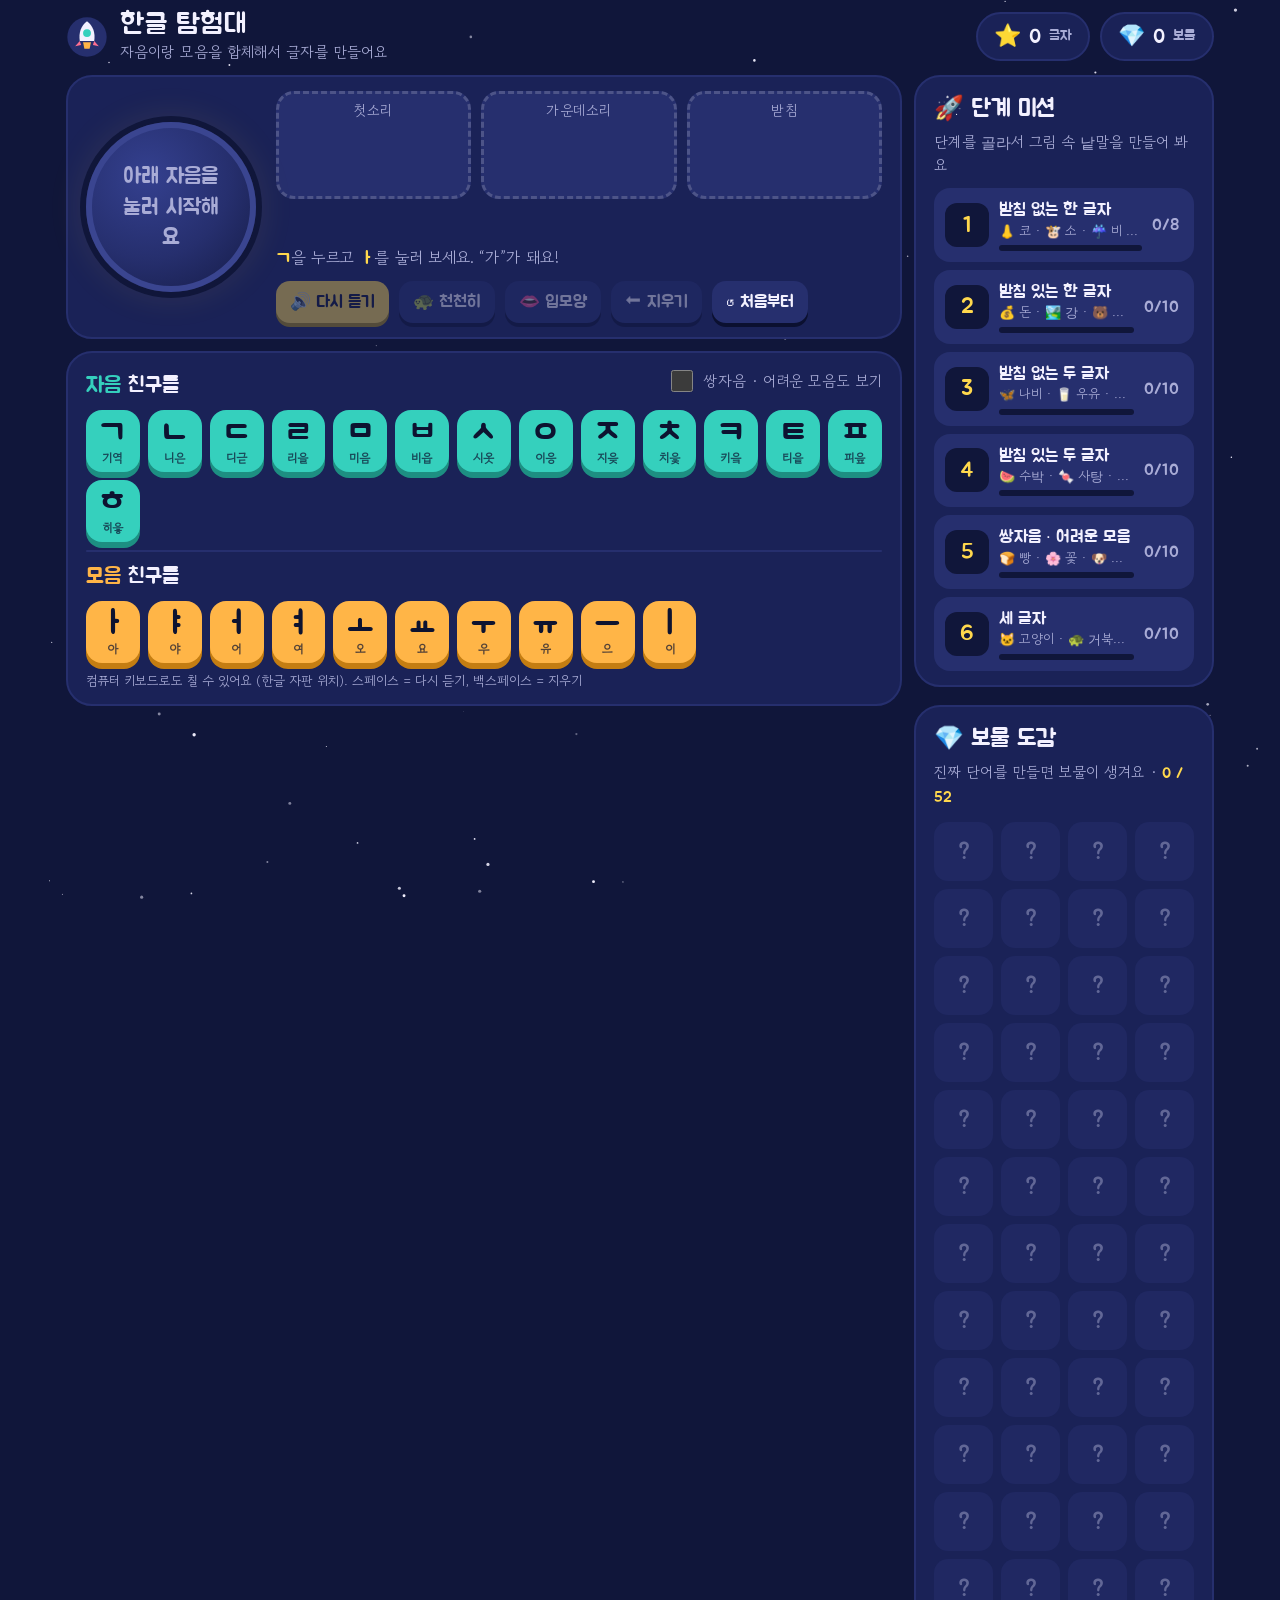
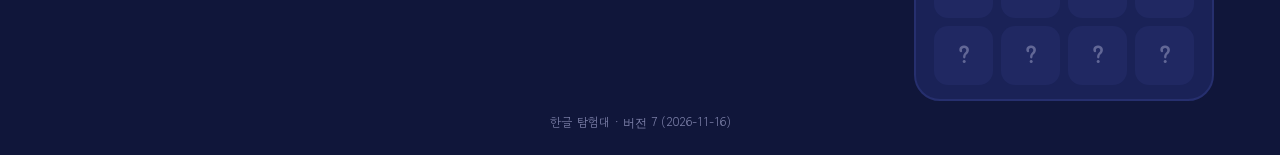
==== commit bd01aecf: "Remove the voice settings dialog The apps keep choosing the most natural Korean voice on their own, " ====
--- a/hangul-learning/index.html
+++ b/hangul-learning/index.html
@@ -335,30 +335,6 @@
   .layout { grid-template-columns: minmax(0, 1fr) 300px; }
   .keygrid { grid-template-columns: repeat(auto-fill, minmax(52px, 1fr)); gap: 8px; }
 }
-
-/* voice settings */
-.voice-card { max-width: 520px; text-align: left; align-items: stretch; }
-.voice-intro { margin: 0; font-size: 15px; opacity: .85; }
-.voice-list { display: flex; flex-direction: column; gap: 6px; max-height: 42vh; overflow-y: auto; }
-.voice-row { display: flex; align-items: center; justify-content: space-between; gap: 10px; padding: 8px 10px; border-radius: 12px; border: 2px solid transparent; background: rgba(0,0,0,.18); }
-.voice-row.on { border-color: currentColor; }
-.voice-row label { display: flex; align-items: center; gap: 8px; flex-wrap: wrap; cursor: pointer; min-width: 0; }
-.voice-row input { width: 20px; height: 20px; flex: none; }
-.vname { font-size: 16px; overflow-wrap: anywhere; }
-.vtag { font-size: 12px; padding: 1px 8px; border-radius: 999px; background: rgba(255,255,255,.12); white-space: nowrap; }
-.vtag.best { background: #f7d36b; color: #1d2a22; }
-.vtest { flex: none; border: 2px solid rgba(255,255,255,.4); background: transparent; border-radius: 10px; padding: 4px 10px; font-size: 15px; }
-.voice-none { margin: 0; }
-.voice-speed { display: flex; align-items: center; gap: 10px; font-size: 16px; }
-.voice-speed input { flex: 1; }
-.voice-tips { font-size: 14px; opacity: .9; }
-.voice-tips summary { cursor: pointer; font-size: 15px; }
-.voice-tips ul { margin: 6px 0 0; padding-left: 18px; display: grid; gap: 4px; }
-button.pill { cursor: pointer; color: var(--ink); }
-.voice-card .vtest { color: var(--ink); }
-.voice-row.on { color: var(--gold); }
-.voice-row .vname { color: var(--ink); }
-.voice-card { gap: 10px; display: flex; flex-direction: column; }
 @media (prefers-reduced-motion: reduce) {
   *, *::before, *::after { animation: none !important; transition: none !important; }
 }
@@ -387,7 +363,6 @@
       </div>
     </div>
     <div class="score">
-      <button class="pill" id="voiceBtn" type="button" title="목소리 설정"><span class="ic">🔊</span><small style="font-size:16px">목소리</small></button>
       <div class="pill" title="지금까지 만든 서로 다른 글자 수"><span class="ic">⭐</span><span id="starCount">0</span><small style="font-size:14px;color:var(--ink-dim)">글자</small></div>
       <div class="pill" title="찾은 보물 단어 수"><span class="ic">💎</span><span id="gemCount">0</span><small style="font-size:14px;color:var(--ink-dim)">보물</small></div>
     </div>
@@ -460,7 +435,7 @@
       </section>
     </aside>
   </div>
-  <p class="version">한글 탐험대 · 버전 6 (2026-11-16)</p>
+  <p class="version">한글 탐험대 · 버전 7 (2026-11-16)</p>
 </div>
 
 <div class="cele" id="cele" hidden>
@@ -470,23 +445,6 @@
     <div class="cele-word" id="celeWord"></div>
     <p class="cele-msg" id="celeMsg"></p>
     <button class="btn primary" id="celeClose" type="button">계속 탐험하기</button>
-  </div>
-</div>
-
-<div class="cele" id="voiceBox" hidden>
-  <div class="cele-card voice-card" role="dialog" aria-modal="true" aria-labelledby="voiceHead">
-    <div class="cele-tag" id="voiceHead">🔊 목소리 설정</div>
-    <p class="voice-intro">이 기기에 있는 한국어 목소리예요. 들어 보고 가장 자연스러운 걸 고르세요. 맨 위가 보통 가장 자연스러워요.</p>
-    <div class="voice-list" id="voiceList"></div>
-    <label class="voice-speed">빠르기 <input type="range" id="voiceRate" min="0.6" max="1.1" step="0.05"> <output id="voiceRateOut"></output></label>
-    <details class="voice-tips"><summary>더 자연스러운 목소리 받는 법</summary>
-      <ul>
-        <li><b>아이폰·아이패드</b>: 설정 → 손쉬운 사용 → 읽기 및 말하기(음성 콘텐츠) → 음성 → 한국어 → <b>유나(향상됨 또는 프리미엄)</b> 다운로드</li>
-        <li><b>윈도우 노트북</b>: <b>마이크로소프트 엣지</b>로 열면 “SunHi Online (Natural)” 같은 아주 자연스러운 목소리가 나와요 (인터넷 필요)</li>
-        <li><b>안드로이드·크롬</b>: “Google 한국의” 목소리가 자연스러워요 (인터넷 필요)</li>
-      </ul>
-    </details>
-    <button class="btn primary" id="voiceClose" type="button">닫기</button>
   </div>
 </div>
 
@@ -585,15 +543,12 @@
   let showMore = store.get('more', false);
   const cleared = new Set(store.get('cleared', []));
 
-  const VT = { best: '추천', offline: '인터넷 없이 됨', online: '인터넷 필요', test: '▶ 들어 보기',
-    sample: '안녕하세요. 가, 나, 다, 아, 어, 오.', none: '이 기기에는 한국어 목소리가 없어요. 아래 방법으로 추가해 주세요.' };
   // ---------- voice ----------
   // Speech comes from the device's own Korean voices. They differ a lot in quality, so the most
   // natural one is chosen first (neural/online voices), with an offline voice as the fallback.
   const synth = window.speechSynthesis;
   let koVoices = [], koVoice = null;
-  let voicePref = store.get('voice', null);   // voiceURI picked in the voice settings
-  let voiceRate = store.get('rate', 0.85);
+  const voiceRate = 0.85;
   function voiceScore(v) {
     const n = v.name;
     if (/natural|neural/i.test(n)) return 100;              // Microsoft Edge: SunHi / InJoon Online (Natural)
@@ -608,8 +563,7 @@
   function pickVoice() {
     if (!synth) return;
     koVoices = synth.getVoices().filter(v => /^ko/i.test(v.lang)).sort((a, b) => voiceScore(b) - voiceScore(a));
-    koVoice = koVoices.find(v => v.voiceURI === voicePref && usable(v)) || koVoices.find(usable) || null;
-    if (!$('voiceBox').hidden) renderVoices();
+    koVoice = koVoices.find(usable) || null;
   }
   if (synth) {
     pickVoice();
@@ -629,41 +583,13 @@
     };
     synth.speak(u);
   }
-  function say(texts, { slow = false, voice } = {}) {
+  function say(texts, { slow = false } = {}) {
     if (!synth) { $('voiceNotice').hidden = false; return; }
     if (synth.speaking || synth.pending) synth.cancel();   // iOS drops an utterance spoken right after an idle cancel()
-    if (!voice) pickVoice();
+    pickVoice();
     const rate = slow ? Math.max(0.5, voiceRate * 0.8) : voiceRate;
-    [].concat(texts).forEach(t => speakOne(t, rate, voice || koVoice));
-  }
-
-  function renderVoices() {
-    const list = $('voiceList');
-    if (!koVoices.length) { list.innerHTML = `<p class="voice-none">${VT.none}</p>`; return; }
-    list.replaceChildren(...koVoices.map((v, i) => {
-      const row = document.createElement('div');
-      row.className = 'voice-row' + (v === koVoice ? ' on' : '');
-      const tags = [i === 0 ? VT.best : '', v.localService ? VT.offline : VT.online].filter(Boolean)
-        .map((t, k) => `<span class="vtag${k === 0 && i === 0 ? ' best' : ''}">${t}</span>`).join('');
-      row.innerHTML = `<label><input type="radio" name="voicePick" ${v === koVoice ? 'checked' : ''}><span class="vname">${v.name}</span>${tags}</label>
-        <button class="vtest" type="button">${VT.test}</button>`;
-      row.querySelector('input').addEventListener('change', () => { voicePref = v.voiceURI; store.set('voice', voicePref); pickVoice(); renderVoices(); say(VT.sample); });
-      row.querySelector('.vtest').addEventListener('click', () => say(VT.sample, { voice: v }));
-      return row;
-    }));
-  }
-  function openVoices() {
-    pickVoice();
-    $('voiceRate').value = voiceRate;
-    $('voiceRateOut').textContent = voiceRate.toFixed(2);
-    renderVoices();
-    $('voiceBox').hidden = false;
-  }
-  $('voiceBtn').addEventListener('click', openVoices);
-  $('voiceClose').addEventListener('click', () => { $('voiceBox').hidden = true; });
-  $('voiceBox').addEventListener('click', e => { if (e.target.id === 'voiceBox') $('voiceBox').hidden = true; });
-  $('voiceRate').addEventListener('input', e => { voiceRate = +e.target.value; $('voiceRateOut').textContent = voiceRate.toFixed(2); store.set('rate', voiceRate); });
-  $('voiceRate').addEventListener('change', () => say(VT.sample));
+    [].concat(texts).forEach(t => speakOne(t, rate, koVoice));
+  }
 
   // ---------- little sound effects ----------
   let actx = null;
@@ -1192,7 +1118,6 @@
   document.addEventListener('keydown', e => {
     if (e.metaKey || e.ctrlKey || e.altKey) return;
     if (!$('cele').hidden && (e.key === 'Escape' || e.key === 'Enter')) { e.preventDefault(); closeCele(); return; }
-    if (!$('voiceBox').hidden) { if (e.key === 'Escape') $('voiceBox').hidden = true; return; }
     if (!$('mouthBox').hidden) { if (e.key === 'Escape') closeMouth(); return; }
     // accept both English-layout keys and Korean IME characters
     const ch = KEYMAP[e.key] || (NAME[e.key] ? e.key : null);
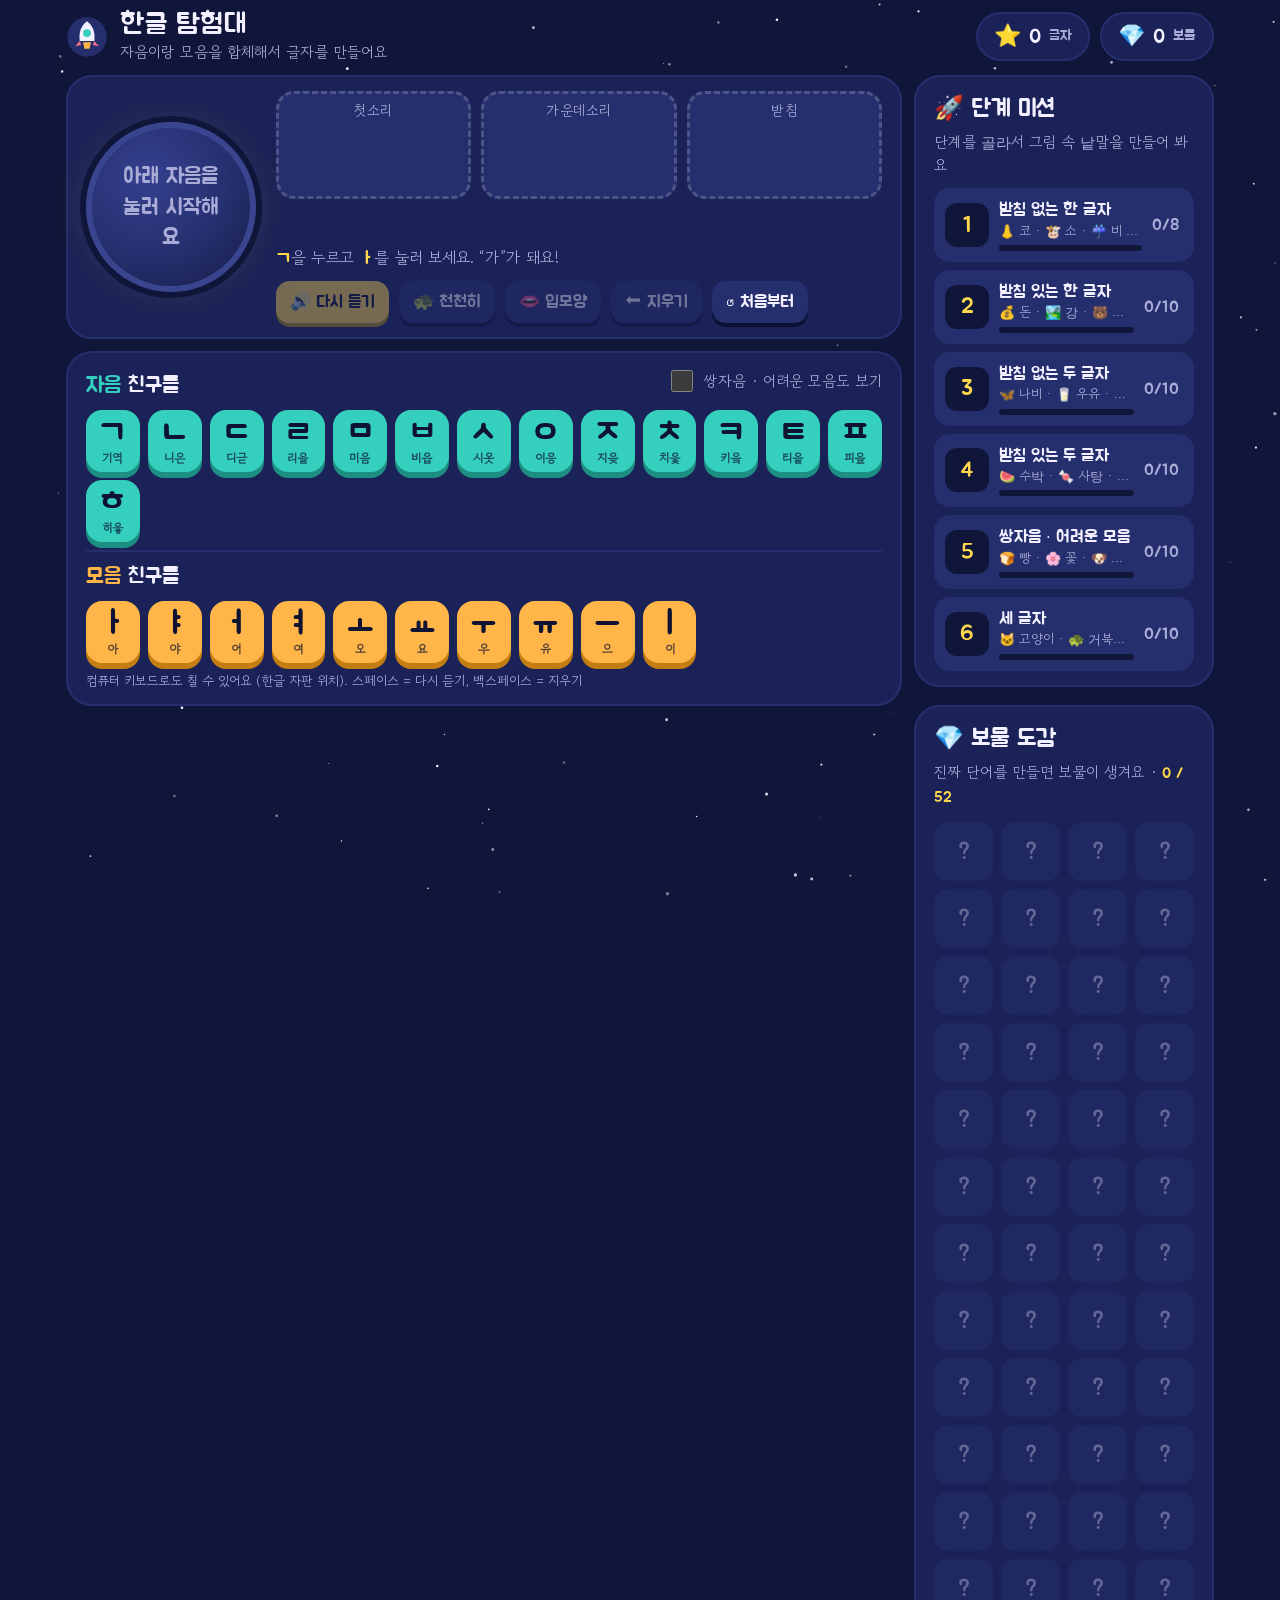
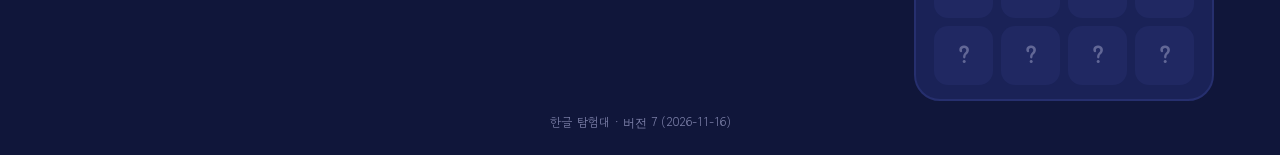
==== commit 2fd6f31d: "Play pre-made recordings when available, falling back to the device voice Adds a player that looks u" ====
--- a/hangul-learning/index.html
+++ b/hangul-learning/index.html
@@ -568,28 +568,100 @@
   if (synth) {
     pickVoice();
     synth.addEventListener?.('voiceschanged', pickVoice);
-    setTimeout(() => { pickVoice(); if (!koVoice) $('voiceNotice').hidden = false; }, 1800);
-  }
-  function speakOne(t, rate, voice, retry) {
+  }
+  function speakOne(t, rate, voice, retry, done = () => {}) {
     // a lone syllable ends with a full stop so the voice says it with a natural falling tone
     const u = new SpeechSynthesisUtterance(/^[가-힣]$/.test(t) ? t + '.' : t);
     u.lang = 'ko-KR'; u.rate = rate;
     if (voice) u.voice = voice;
     // an online voice can fail when the connection drops: say it again with an offline voice
+    u.onend = done;
     u.onerror = e => {
-      if (retry || !voice || voice.localService || /interrupted|canceled/.test(e.error)) return;
       const local = koVoices.find(v => v.localService);
-      if (local) speakOne(t, rate, local, true);
+      if (retry || !voice || voice.localService || !local || /interrupted|canceled/.test(e.error)) return done();
+      speakOne(t, rate, local, true, done);
     };
     synth.speak(u);
   }
+  function sayDevice(t, slow) {
+    return new Promise(res => {
+      if (!synth) { $('voiceNotice').hidden = false; return res(); }
+      pickVoice();
+      if (!koVoice) $('voiceNotice').hidden = false;
+      speakOne(t, slow ? Math.max(0.5, voiceRate * 0.8) : voiceRate, koVoice, false, res);
+      setTimeout(res, 6000);   // never wait forever on a voice that stays silent
+    });
+  }
+
+  // ---------- recorded voice ----------
+  // Letter names, syllables, words and phrases are pre-made recordings (Supertonic 3 neural voice,
+  // checked with speech recognition), so every device sounds the same and works offline.
+  // They come in packs: "lex" (names, words, phrases) and one pack per initial consonant.
+  // Anything without a recording falls back to the device's own Korean voice.
+  const AUDIO_BASE = '../hangul-audio/';
+  const embeddedEl = document.getElementById('audioPacks');
+  const embeddedPacks = embeddedEl ? JSON.parse(embeddedEl.textContent) : null;
+  const packs = {}, packLoads = {};
+  // a final consonant is only ever pronounced as one of seven sounds, so one recording covers them
+  const FIN_REP = { 'ㄲ': 'ㄱ', 'ㅋ': 'ㄱ', 'ㅅ': 'ㄷ', 'ㅆ': 'ㄷ', 'ㅈ': 'ㄷ', 'ㅊ': 'ㄷ', 'ㅌ': 'ㄷ', 'ㅎ': 'ㄷ', 'ㅍ': 'ㅂ' };
+  function clipRef(t) {
+    if (!/^[가-힣]$/.test(t)) return ['lex', t];
+    const d = decompose(t);
+    let jong = d.jong;
+    if (jong && !'ㄱㄴㄷㄹㅁㅂㅇ'.includes(jong)) { jong = FIN_REP[jong]; if (!jong) return [null, null]; }
+    return ['syl-' + String(CHO.indexOf(d.cho)).padStart(2, '0'), compose(d.cho, d.jung, jong)];
+  }
+  function loadPack(name) {
+    if (packs[name]) return Promise.resolve(packs[name]);
+    if (embeddedPacks) return Promise.resolve(packs[name] = embeddedPacks[name] || {});
+    return packLoads[name] ||= fetch(AUDIO_BASE + name + '.json')
+      .then(r => r.ok ? r.json() : {}).catch(() => ({}))
+      .then(p => (packs[name] = p));
+  }
+  // one shared <audio> element: once it has played inside a tap, iOS lets it play again later,
+  // and unlike Web Audio it is not muted by the iPhone's silent switch
+  const player = new Audio();
+  player.preload = 'auto';
+  const SILENCE = '[data-uri]';
+  let unlocked = false;
+  addEventListener('pointerdown', () => {
+    if (unlocked) return;
+    unlocked = true;
+    player.src = SILENCE;
+    player.play().catch(() => {});
+  }, { capture: true });
+
+  let playToken = 0;
+  function playClip(b64, rate) {
+    return new Promise(res => {
+      player.onended = player.onerror = () => res();
+      player.src = 'data:audio/mpeg;base64,' + b64;
+      player.playbackRate = rate;
+      player.play().catch(() => res());
+    });
+  }
   function say(texts, { slow = false } = {}) {
-    if (!synth) { $('voiceNotice').hidden = false; return; }
-    if (synth.speaking || synth.pending) synth.cancel();   // iOS drops an utterance spoken right after an idle cancel()
-    pickVoice();
-    const rate = slow ? Math.max(0.5, voiceRate * 0.8) : voiceRate;
-    [].concat(texts).forEach(t => speakOne(t, rate, koVoice));
-  }
+    const token = ++playToken;
+    player.pause();
+    if (synth && (synth.speaking || synth.pending)) synth.cancel();
+    const list = [].concat(texts).filter(Boolean);
+    (async () => {
+      for (let i = 0; i < list.length; i++) {
+        const [pack, key] = clipRef(list[i]);
+        const b64 = pack && (await loadPack(pack))[key];
+        if (token !== playToken) return;
+        if (b64) await playClip(b64, slow ? 0.8 : 1);
+        else await sayDevice(list[i], slow);
+        if (token !== playToken) return;
+        if (i < list.length - 1) await new Promise(r => setTimeout(r, slow ? 350 : 150));
+      }
+    })();
+  }
+  // fetch every pack once the page is idle, so the offline copy has all the sounds
+  if (!embeddedPacks) setTimeout(() => {
+    const names = ['lex', ...CHO.map((_, i) => 'syl-' + String(i).padStart(2, '0'))];
+    names.reduce((p, n) => p.then(() => loadPack(n)), Promise.resolve());
+  }, 2500);
 
   // ---------- little sound effects ----------
   let actx = null;
@@ -687,7 +759,7 @@
   function reset() {
     clearTimeout(pendingClear); pendingClear = null;
     Object.assign(st, { cho: null, jung: null, jong: null });
-    synth?.cancel();
+    playToken++; player.pause(); synth?.cancel();
     render('');
   }
 
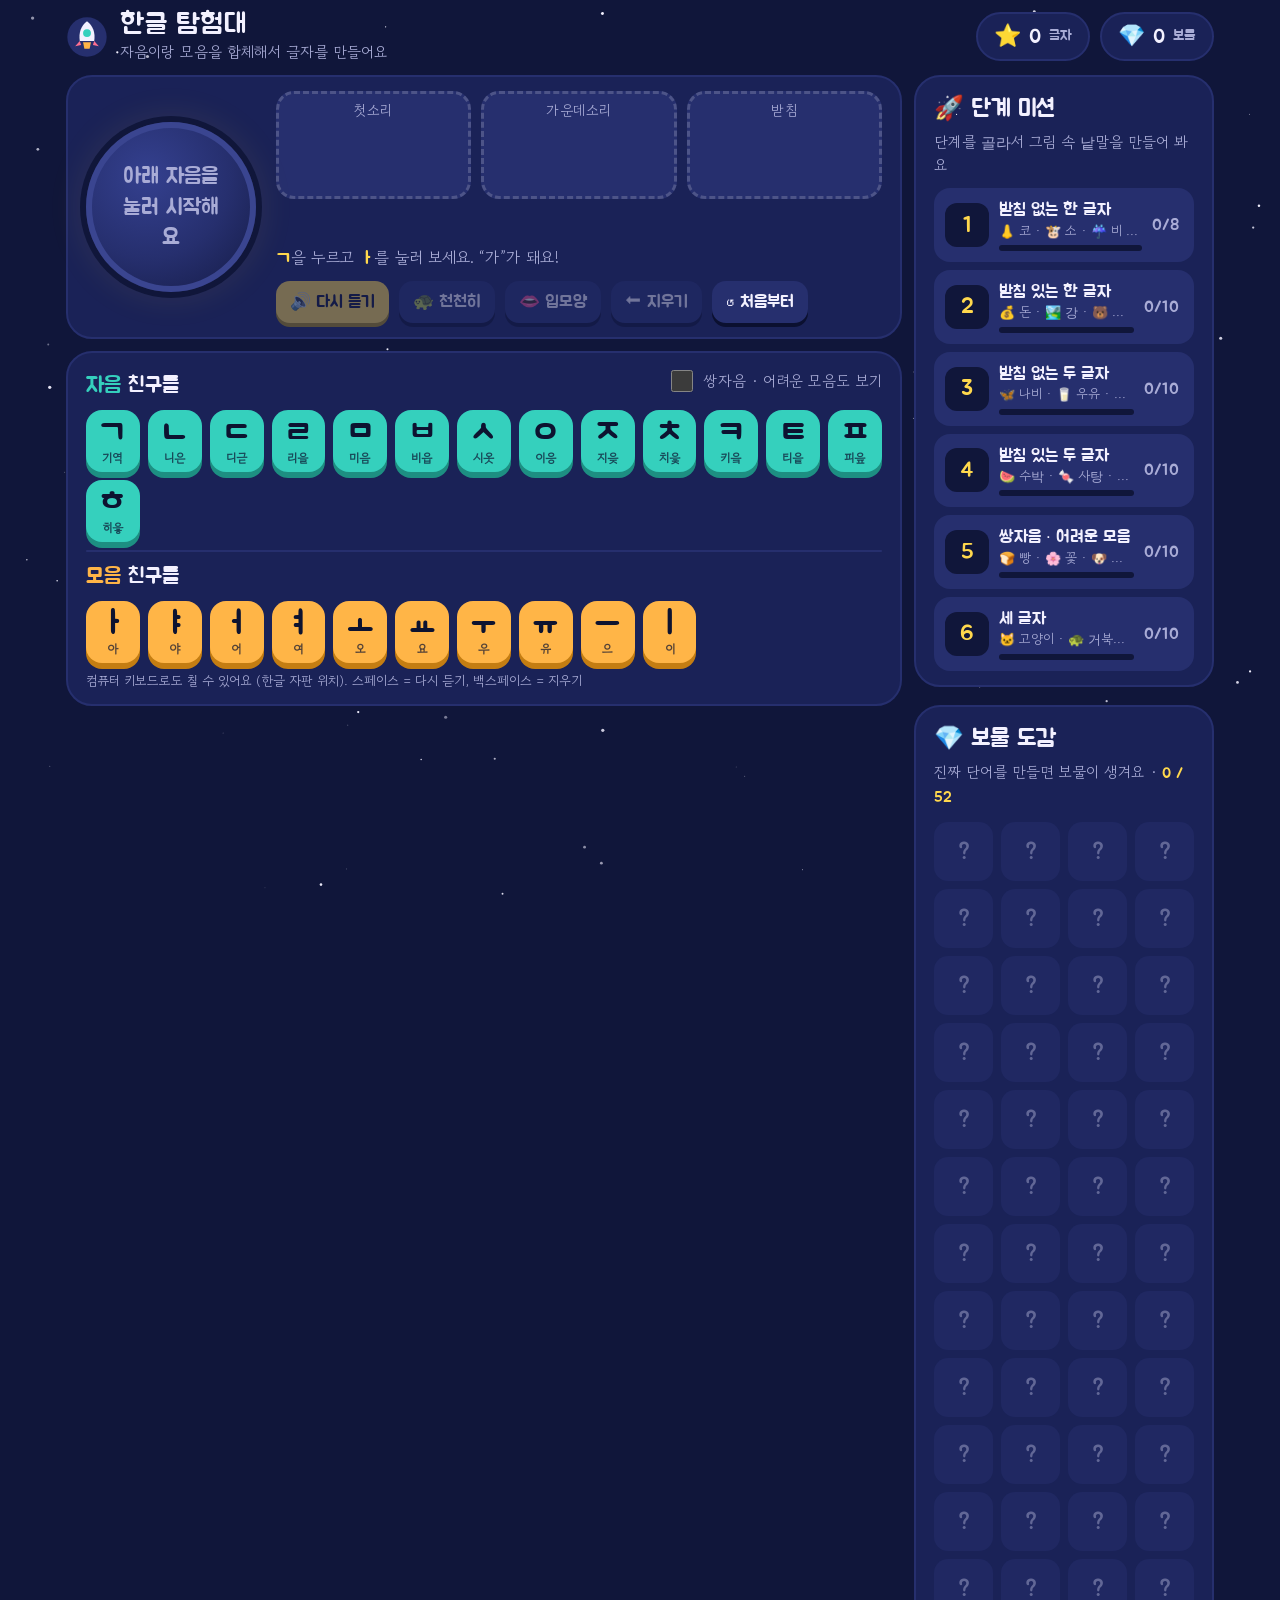
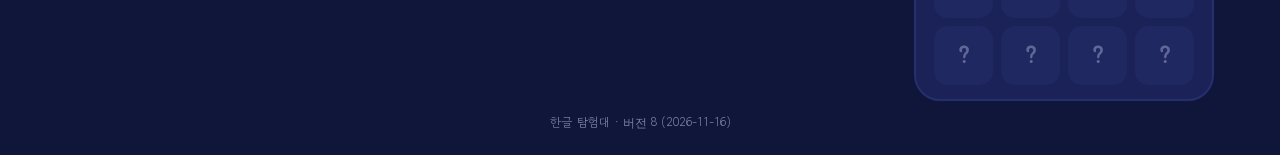
==== commit 3293b2e1: "Add natural Korean recordings (part 1) Adds hangul-audio/ with recordings made offline by the open-s" ====
--- a/hangul-learning/index.html
+++ b/hangul-learning/index.html
@@ -435,7 +435,7 @@
       </section>
     </aside>
   </div>
-  <p class="version">한글 탐험대 · 버전 7 (2026-11-16)</p>
+  <p class="version">한글 탐험대 · 버전 8 (2026-11-16)</p>
 </div>
 
 <div class="cele" id="cele" hidden>
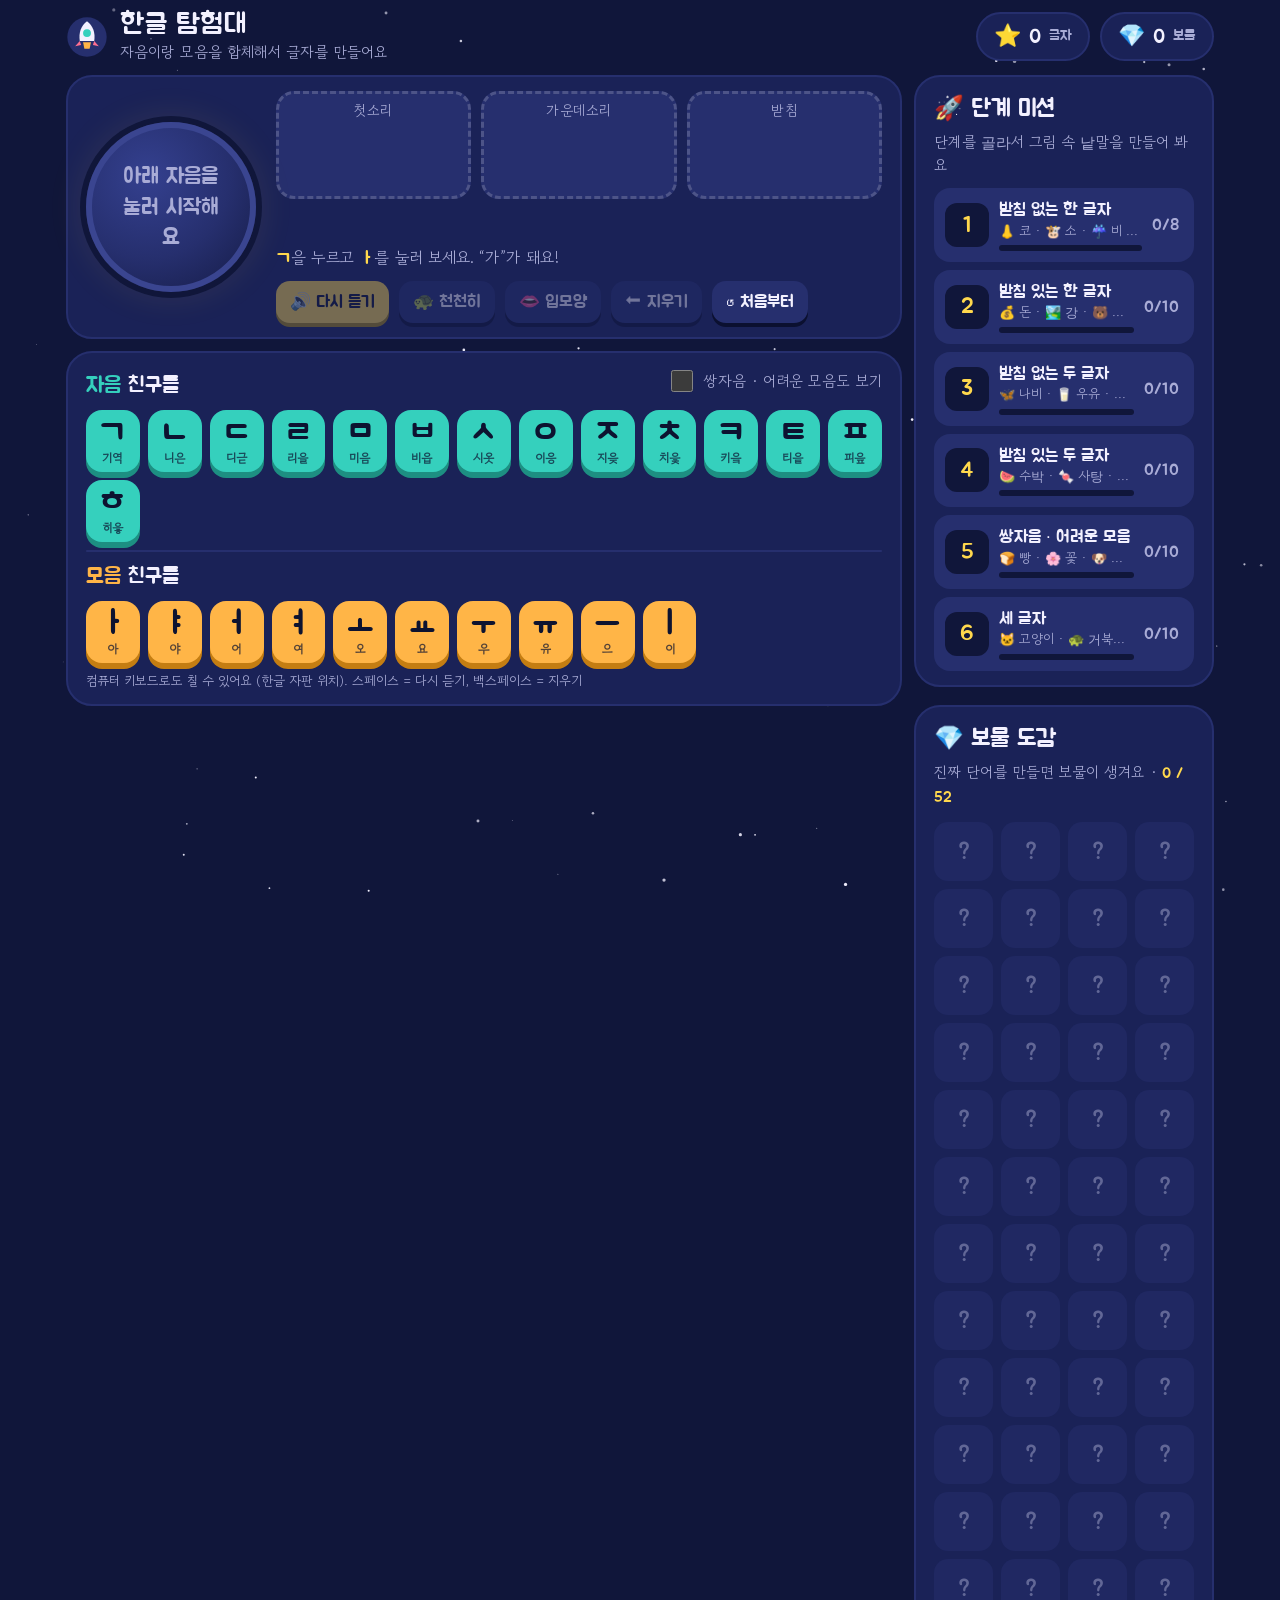
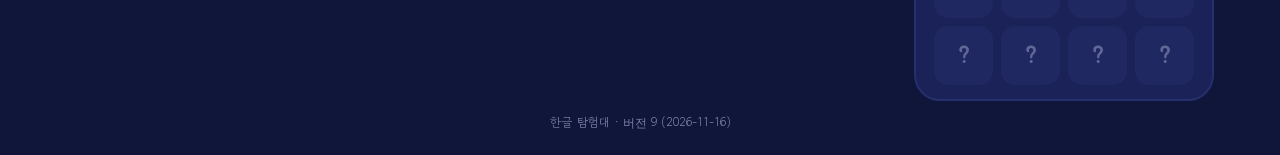
==== commit aa33465f: "Level the recordings and fix slow playback and one-syllable words - Bring every recording to the sam" ====
--- a/hangul-learning/index.html
+++ b/hangul-learning/index.html
@@ -435,7 +435,7 @@
       </section>
     </aside>
   </div>
-  <p class="version">한글 탐험대 · 버전 8 (2026-11-16)</p>
+  <p class="version">한글 탐험대 · 버전 9 (2026-11-16)</p>
 </div>
 
 <div class="cele" id="cele" hidden>
@@ -631,24 +631,28 @@
     player.play().catch(() => {});
   }, { capture: true });
 
-  let playToken = 0;
+  let playToken = 0, endClip = null;
   function playClip(b64, rate) {
+    endClip?.();   // let a clip that was cut off by a newer tap finish its wait
     return new Promise(res => {
-      player.onended = player.onerror = () => res();
+      endClip = () => { endClip = null; res(); };
+      player.onended = player.onerror = endClip;
       player.src = 'data:audio/mpeg;base64,' + b64;
-      player.playbackRate = rate;
-      player.play().catch(() => res());
+      // a new src resets the speed to defaultPlaybackRate, so set both after it
+      player.defaultPlaybackRate = player.playbackRate = rate;
+      player.play().catch(endClip);
     });
   }
   function say(texts, { slow = false } = {}) {
     const token = ++playToken;
-    player.pause();
+    player.pause(); endClip?.();
     if (synth && (synth.speaking || synth.pending)) synth.cancel();
     const list = [].concat(texts).filter(Boolean);
     (async () => {
       for (let i = 0; i < list.length; i++) {
+        // checked word recordings first (집, 책 …), then the syllable packs
         const [pack, key] = clipRef(list[i]);
-        const b64 = pack && (await loadPack(pack))[key];
+        const b64 = (await loadPack('lex'))[list[i]] || (pack && (await loadPack(pack))[key]);
         if (token !== playToken) return;
         if (b64) await playClip(b64, slow ? 0.8 : 1);
         else await sayDevice(list[i], slow);
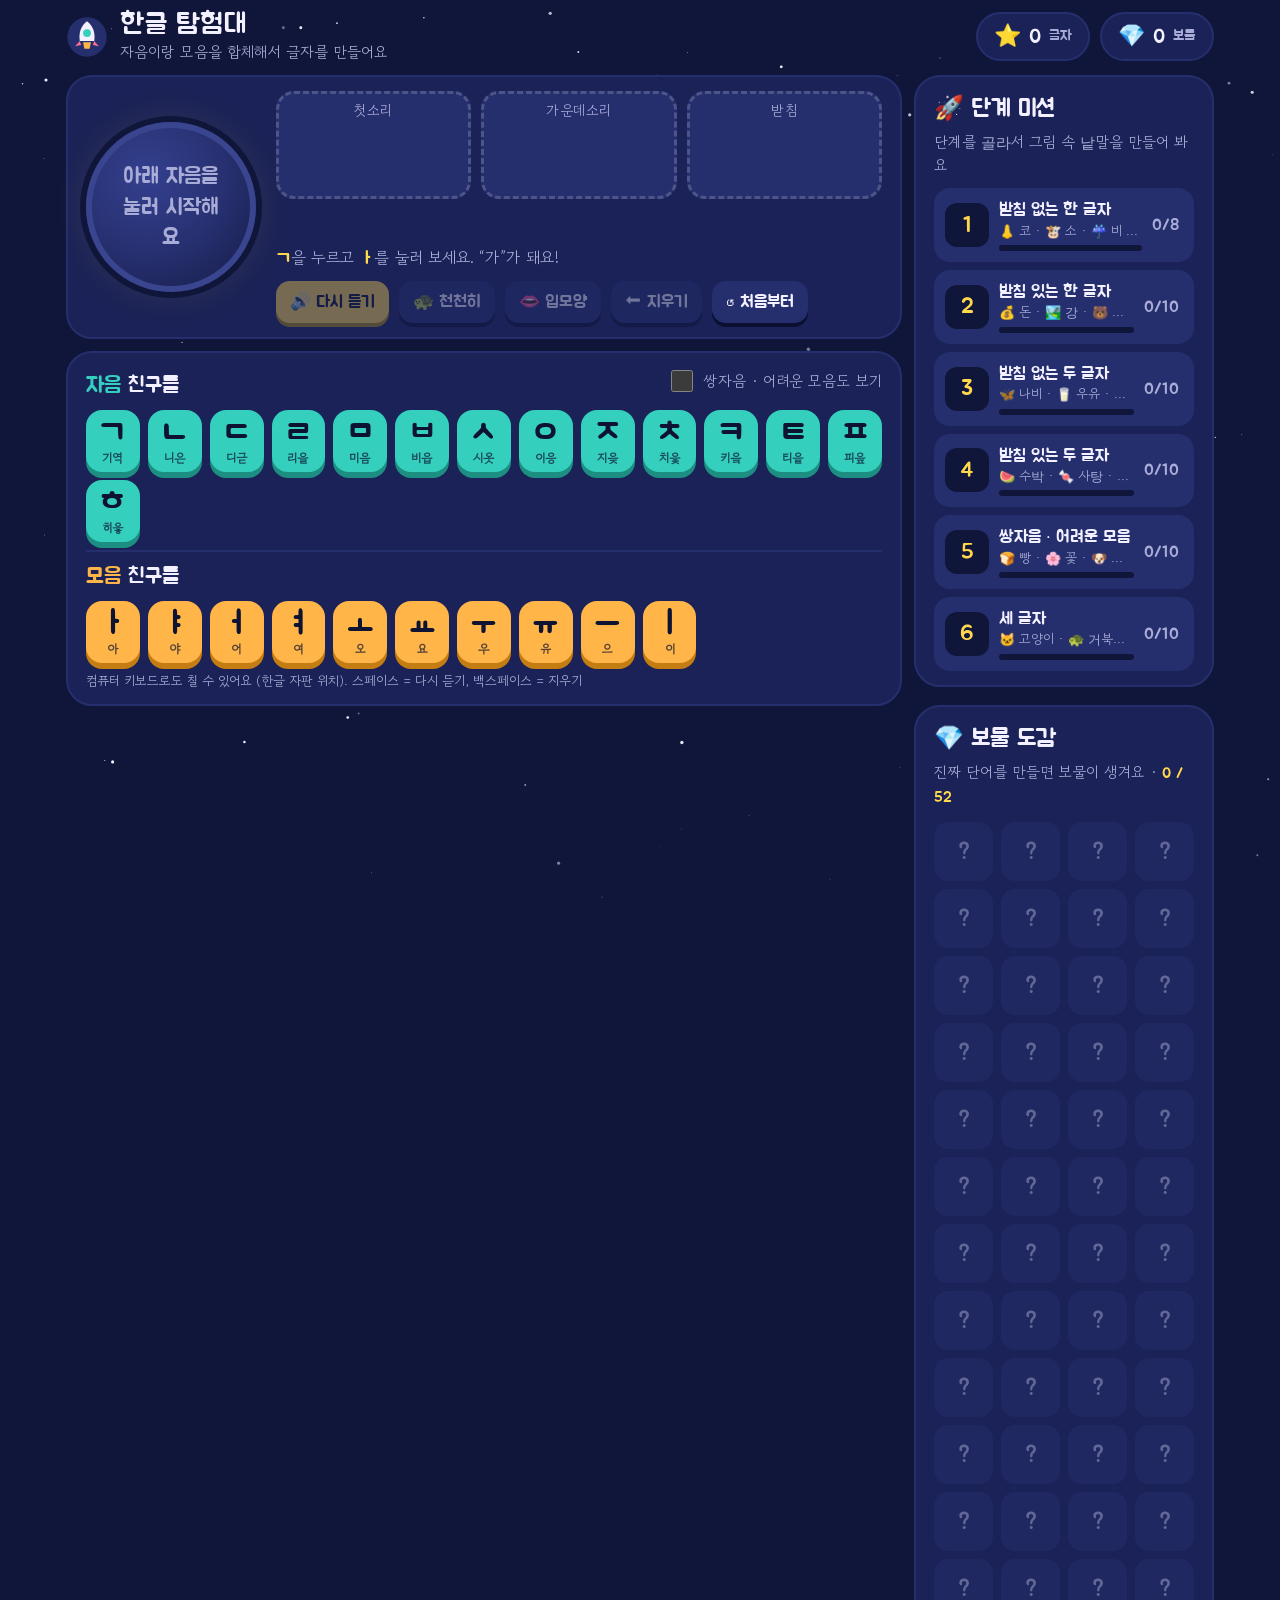
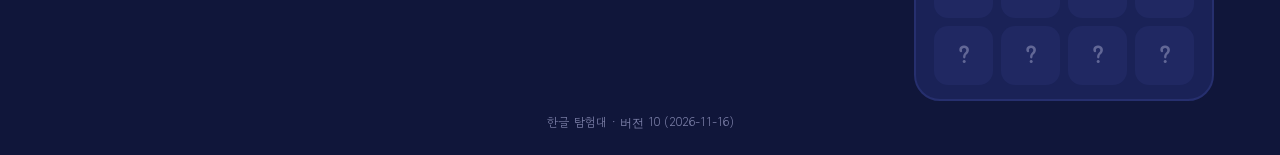
==== commit ee5cee47: "Add recordings for syllables with a final consonant (part 2) Adds the 2,793 syllables with a final c" ====
--- a/hangul-learning/index.html
+++ b/hangul-learning/index.html
@@ -435,7 +435,7 @@
       </section>
     </aside>
   </div>
-  <p class="version">한글 탐험대 · 버전 9 (2026-11-16)</p>
+  <p class="version">한글 탐험대 · 버전 10 (2026-11-16)</p>
 </div>
 
 <div class="cele" id="cele" hidden>
